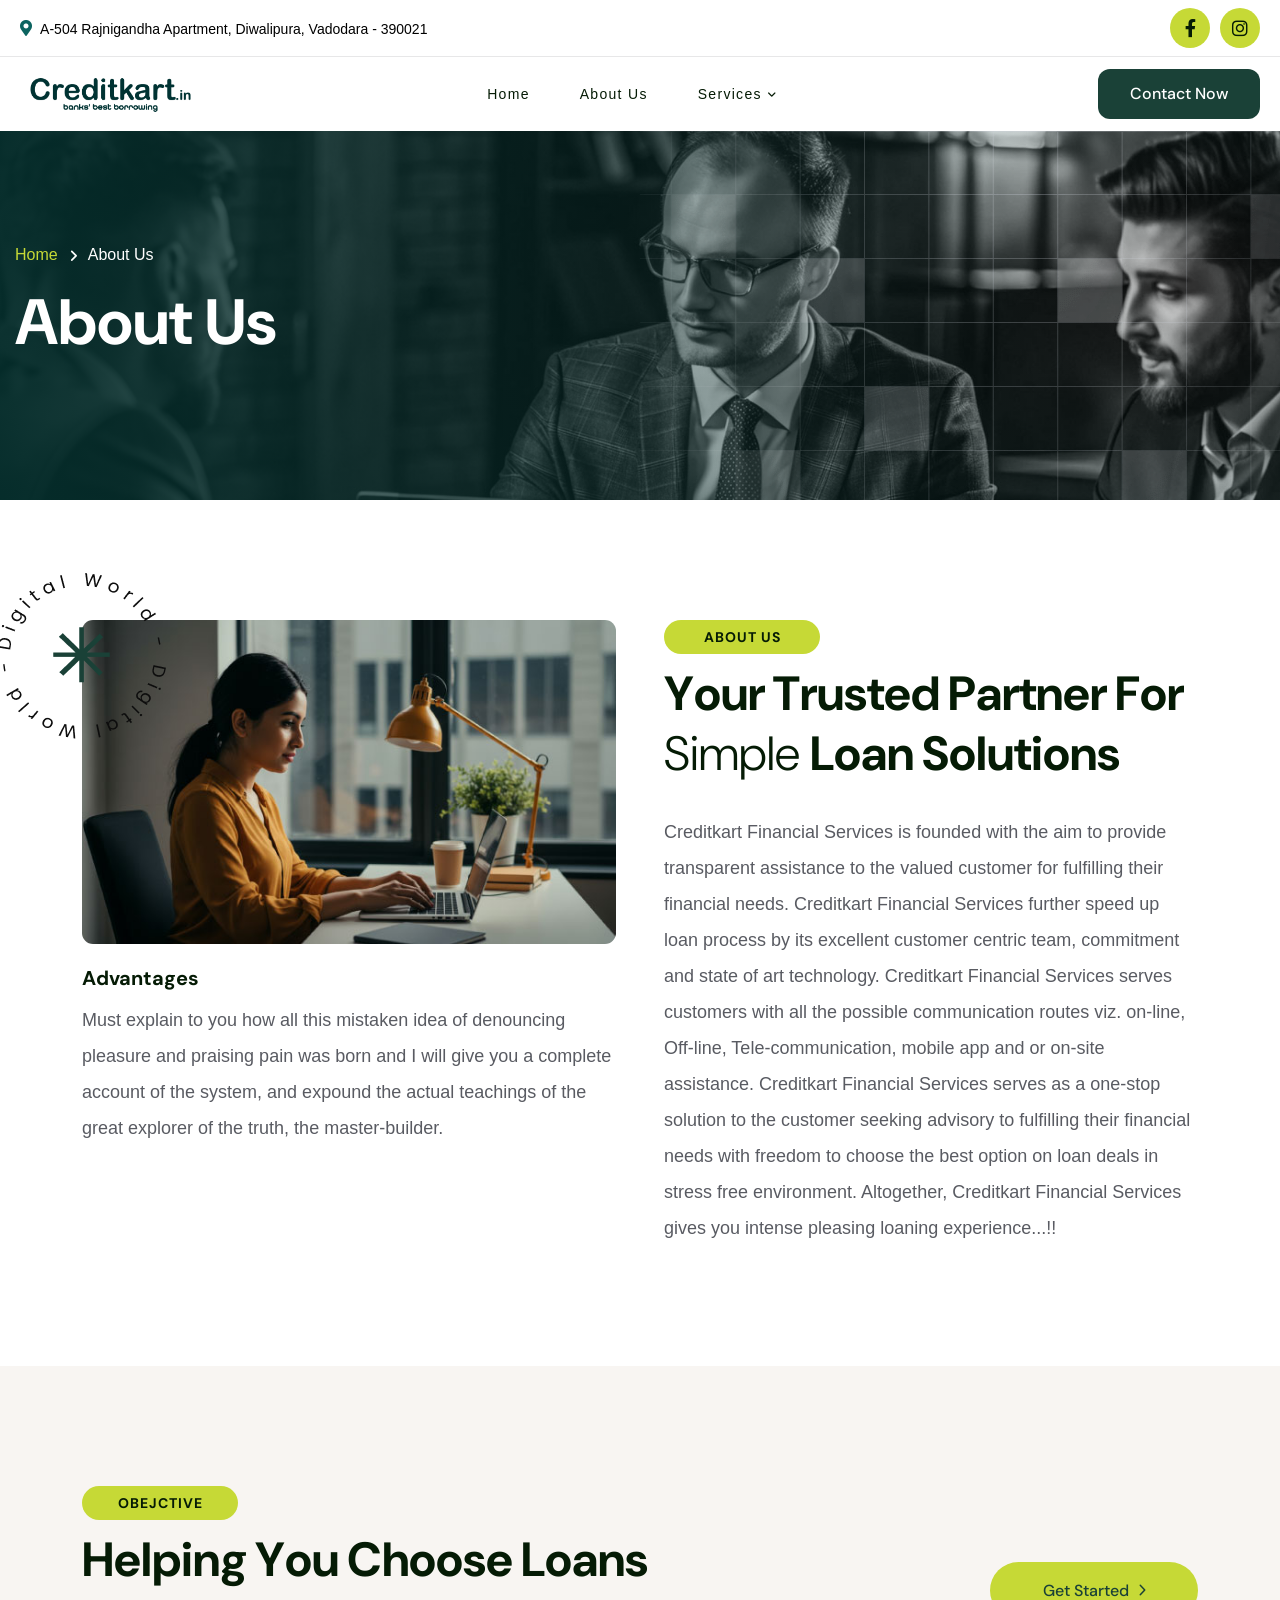
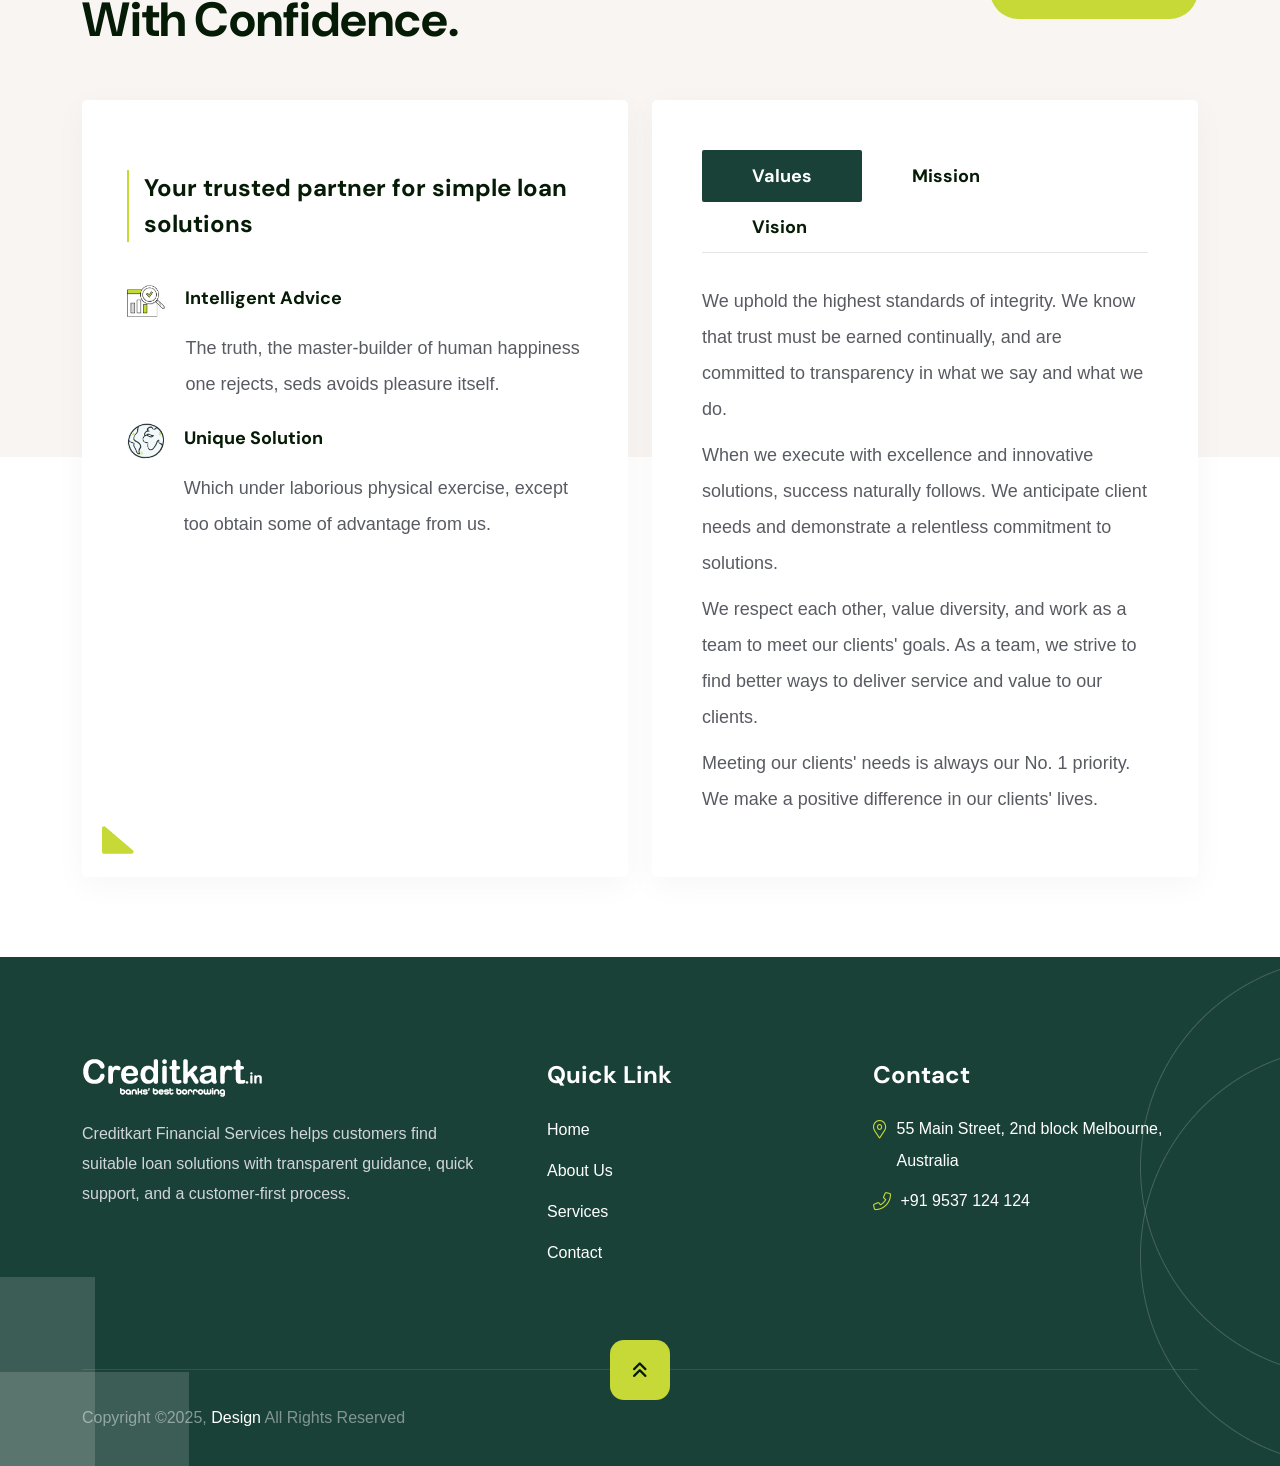
==== page-about.html @ 5dea6be1 "first commit" ====
<!DOCTYPE html>
<html lang="en">


<!-- Mirrored from html.kodesolution.com/2025/consultez-html-v2/page-about.html by HTTrack Website Copier/3.x [XR&CO'2014], Tue, 05 Aug 2025 08:43:23 GMT -->
<head>
  <meta charset="utf-8">
  <title>Consultez - Business Consulting HTML Template | About Page</title>
  <!-- Stylesheets -->
  <link href="css/bootstrap.min.css" rel="stylesheet">
  <link href="css/flatpickr.min.css" rel="stylesheet">
  <link href="css/style.css" rel="stylesheet">
  <link rel="stylesheet" type="text/css" href="css/slick-theme.css">
  <link rel="stylesheet" type="text/css" href="css/slick.css">

  <link rel="shortcut icon" href="images/favicon.png" type="image/x-icon">
  <link rel="icon" href="images/favicon.png" type="image/x-icon">
  <!-- Responsive -->
  <meta http-equiv="X-UA-Compatible" content="IE=edge">
  <meta name="viewport" content="width=device-width, initial-scale=1.0">
</head>

<body>
  <div class="page-wrapper">

    <!-- Preloader -->
    <div class="preloader"></div>

      <!-- Main Header-->
      <header class="main-header header-style-one">
        <!-- Header Top -->
        <div class="header-top">
          <div class="auto-container">
  
            <div class="top-left">
              <!-- Info List -->
              <ul class="info-list">
                <!-- <li><i class="fa-solid fa-envelope"></i> <a href="https://html.kodesolution.com/cdn-cgi/l/email-protection#751b1010111d10190535161a1805141b0c5b161a18"><span class="__cf_email__" data-cfemail="acc2c9c9c8c4c9c0dceccfc3c1dccdc2d582cfc3c1">[email&#160;protected]</span></a>
                </li> -->
                <li><i class="fa-solid fa-location-dot"></i> A-504 Rajnigandha Apartment, Diwalipura, Vadodara - 390021</li>
              </ul>
            </div>
  
            <div class="top-right">
              <!-- <ul class="useful-links">
                <li><a href="page-about.html">About</a></li>
                <li><a href="page-faq.html">Faqs</a></li>
                <li><a href="page-contact.html">Contact</a></li>
              </ul> -->
              <ul class="top-social-icon">
                <li><a href="#"><i class="fa-brands fa-facebook-f"></i></a></li>
                <li><a href="#"><i class="fa-brands fa-instagram"></i></a></li>
                <!-- <li><a href="#"><i class="fa-brands fa-x-twitter"></i></a></li>
                <li><a href="#"><i class="fa-brands fa-linkedin-in"></i></a></li> -->
              </ul>
            </div>
          </div>
        </div>
        <!-- Header Top -->
  
        <!-- Main box -->
        <div class="main-box">
          <div class="logo-box">
            <div class="logo"><a href="index.html"><img src="images/logo.png" alt="" title="Consultez"></a></div>
          </div>
          <!--Nav Box-->
          <div class="nav-outer">
            <nav class="nav main-menu">
              <ul class="navigation">
                <li>
                  <a href="index.html">Home</a>
                </li>
                <li><a href="page-about.html">About Us</a></li>
                <li class="dropdown"><a href="#">Services</a>
                  <ul>
                    <li><a href="page-services.html">Services</a></li>
                    <li><a href="page-service-details.html">Services Details</a></li>
                  </ul>
                </li>
                <!-- <li><a href="page-contact.html">Contact</a></li> -->
              </ul>
            </nav>
            <!-- Main Menu End-->
          </div>
          <div class="outer-box">
            <div class="info-box">
              <div class="call-info">
                <i class="fa-solid fa-phone ring__animation"></i>
                <div>
                  <h6 class="title">Phone:</h6>
                  <a href="tel:+91 9534 124 124">+91 9537 124 124</a>
                </div>
              </div>
              <a class="btn-two d-desktop" href="page-contact.html">Contact Now</a>
              <a class="btn-two d-mobile" href="page-contact.html"> <i class="icon lnr-icon-phone-handset"></i></a>
                
            </div>
            <div class="mobile-nav-toggler d-block d-lg-none"><i class="icon lnr-icon-bars"></i></div>
            <!-- Mobile Nav toggler -->
          </div>
        </div>
        <div class="auto-container">
          <!-- Mobile Menu  -->
          <div class="mobile-menu">
            <div class="menu-backdrop"></div>
            <!--Here Menu Will Come Automatically Via Javascript / Same Menu as in Header-->
            <nav class="menu-box">
              <div class="upper-box">
                <div class="nav-logo"><a href="index.html"><img src="images/logo-light.png" alt=""></a></div>
                <div class="close-btn"><i class="icon fa fa-times"></i></div>
              </div>
            <ul class="navigation clearfix d-block d-lg-none">
              <!--Keep This Empty / Menu will come through Javascript-->
            </ul>
            <div class="content-box d-none d-lg-block">
              <h4 class="title">About Us</h4>
                <p class="text">Creditkart is the go-to hub for early adopters and innovation enthusiasts, offering cutting technology widely.</p>
            </div>
              <ul class="contact-list-one">
                <li>
                  <!-- Contact Info Box -->
                  <div class="contact-info-box">
                    <i class="icon lnr-icon-phone-handset"></i>
                    <span class="title">Call Now</span>
                    <a href="tel:+9537124124">+91 9537 124 124</a>
                  </div>
                </li>
                <li>
                  <!-- Contact Info Box -->
                  <div class="contact-info-box">
                    <i class="icon fa-solid fa-location-dot"></i>
                    <span class="title">Address</span>
                    <p>A-504 Rajnigandha Apartment, Diwalipura, Vadodara - 390021</p>
                  </div>
                </li>
              </ul>
              <ul class="social-links">
                <li><a href="#"><i class="fab fa-facebook-f"></i></a></li>
                <li><a href="#"><i class="fab fa-instagram"></i></a></li>
              </ul>
            </nav>
          </div>
          <!-- End Mobile Menu -->
          <!-- Header Search -->
          <div class="search-popup">
            <span class="search-back-drop"></span>
            <button class="close-search"><span class="fa fa-times"></span></button>
            <div class="search-inner">
              <form method="post" action="https://html.kodesolution.com/2025/consultez-html-v2/index.html">
                <div class="form-group">
                  <input type="search" name="search-field" value="" placeholder="Search..." required="">
                  <button type="submit"><i class="fa fa-search"></i></button>
                </div>
              </form>
            </div>
          </div>
          <!-- End Header Search -->
  
          <!-- Sticky Header  -->
          <div class="sticky-header">
            <div class="container">
              <div class="auto-container">
                <div class="inner-container">
                  <!--Logo-->
                  <div class="logo">
                    <a href="index.html"><img src="images/logo.png" alt=""></a>
                  </div>
                  <!--Right Col-->
                  <div class="nav-outer">
                    <!-- Main Menu -->
                    <nav class="main-menu">
                      <div class="navbar-collapse show collapse clearfix">
                        <ul class="navigation clearfix">
                          <!--Keep This Empty / Menu will come through Javascript-->
                        </ul>
                      </div>
                    </nav><!-- Main Menu End-->
                    <!--Mobile Navigation Toggler-->
                    <div class="mobile-nav-toggler"><span class="icon lnr-icon-bars"></span></div>
                  </div>
                </div>
              </div>
            </div>
  
          </div><!-- End Sticky Menu -->
        </div>
      </header>
      <!--End Main Header -->
    <!-- Start main-content -->
    <section class="page-title" style="background-image: url(images/bg/page-title-bg.jpg);">
      <div class="auto-container">
        <div class="title-outer">
          <ul class="page-breadcrumb">
            <li><a href="index.html">Home</a></li>
            <li>About Us</li>
          </ul>
          <h1 class="title">About Us</h1>
        </div>
      </div>
    </section>
    <!-- end main-content -->

    <!-- About area start here -->
    <section class="about-section-three pt-120 pb-120">
      <div class="container">
        <div class="row g-5 g-xxl-0">
          <div class="col-xl-6 image-column">
            <div class="inner-column">
              <div class="shape">
                <img class="animation__rotate" src="images/about/about-three-info.png" alt="Image">
              </div>
              <figure class="image">
                <img src="images/about/about-three-image.jpg" alt="Image">
              </figure>
              <h6 class="wow fadeInUp small-title" data-wow-delay="00ms" data-wow-duration="1500ms">Advantages</h6>
              <p class="text mt-30 wow fadeInUp" data-wow-delay="200ms" data-wow-duration="1500ms">
                Must explain to you how all this mistaken idea of denouncing pleasure and praising pain was born and I will give you a complete account of the system, and expound the actual
								teachings of the great explorer of the truth, the master-builder.
              </p>
            </div>
          </div>

          <div class="col-xl-6 content-column">
            <div class="inner-column">
              <div class="sec-title">
                <h6 class="sub-title wow fadeInUp" data-wow-delay="00ms" data-wow-duration="1500ms">ABOUT US</h6>
                <h2 class="title wow splt-txt" data-splitting>Your trusted partner for <span class="font-weight-300">simple</span> loan solutions</h2>
                <p class="text mt-30 wow fadeInUp" data-wow-delay="200ms" data-wow-duration="1500ms">Creditkart Financial Services is founded with the aim to provide transparent assistance to the valued customer for fulfilling their financial needs. Creditkart Financial Services further speed up loan process by its excellent customer centric team, commitment and state of art technology. Creditkart Financial Services serves customers with all the possible communication routes viz. on-line, Off-line, Tele-communication, mobile app and or on-site assistance. Creditkart Financial Services serves as a one-stop solution to the customer seeking advisory to fulfilling their financial needs with freedom to choose the best option on loan deals in stress free environment. Altogether, Creditkart Financial Services gives you intense pleasing loaning experience...!!
                </p>
              </div>

            </div>
          </div>
        </div>
      </div>
    </section>
    <!-- About area end here -->

    <!-- objective area start here -->
    <section class="objective-section pt-120 pb-80">
      <div class="container">
        <div class="sec-title mb-50">
          <h6 class="sub-title wow fadeInUp" data-wow-delay="00ms" data-wow-duration="1500ms">Obejctive</h6>
          <div class="flex-content">
            <h2 class="title wow splt-txt" data-splitting>Helping you choose loans <br> with confidence.</h2>
            <a class="btn-one-rounded wow fadeInUp" data-wow-delay="200ms" data-wow-duration="1500ms" href="page-contact.html">Get started <i class="fa-regular fa-angle-right"></i></a>
          </div>
        </div>
        <div class="row g-4">
          <div class="col-xl-6 wow fadeInLeft" data-wow-delay="200ms" data-wow-duration="1500ms">
            <div class="objective-block">
              <h4 class="title mb-40">Your trusted partner for simple loan solutions</h4>
              <div class="outer-box">
                <div class="item">
                  <div class="icon">
                    <img src="images/icon/objective-icon1.png" alt="Icon">
                  </div>
                  <div class="cont">
                    <h5>Intelligent Advice</h5>
                    <p>The truth, the master-builder of human happiness one rejects, seds avoids pleasure itself.</p>
                  </div>
                </div>
                <div class="item">
                  <div class="icon">
                    <img src="images/icon/objective-icon2.png" alt="Icon">
                  </div>
                  <div class="cont">
                    <h5>Unique Solution</h5>
                    <p>Which under laborious physical exercise, except too obtain some of advantage from us.</p>
                  </div>
                </div>
              </div>
              <div class="triangle">
                <img src="images/shape/objective-triangle.png" alt="Image">
              </div>
            </div>
          </div>

          <div class="col-xl-6 content-column wow fadeInRight" data-wow-delay="200ms" data-wow-duration="1500ms">
            <div class="inner-column">
              <ul class="nav nav-tabs" id="myTab2" role="tablist">
                <li class="nav-item" role="presentation">
                  <button class="nav-link active" id="home-tab" data-bs-toggle="tab" data-bs-target="#home"
                    type="button" role="tab" aria-controls="home" aria-selected="true">
                    Values
                  </button>
                </li>
                <li class="nav-item" role="presentation">
                  <button class="nav-link" id="profile-tab" data-bs-toggle="tab" data-bs-target="#profile" type="button"
                    role="tab" aria-controls="profile" aria-selected="false">
                    Mission
                  </button>
                </li>
                <li class="nav-item" role="presentation">
                  <button class="nav-link" id="contact-tab" data-bs-toggle="tab" data-bs-target="#contact" type="button"
                    role="tab" aria-controls="contact" aria-selected="false">
                    Vision
                  </button>
                </li>
              </ul>

              <div class="tab-content mt-30" id="myTabContent">
                <div class="tab-pane fade show active" id="home" role="tabpanel" aria-labelledby="home-tab">
                  <div class="content">
                    <p class="text"> We uphold the highest standards of integrity. We know that trust must be earned continually, and are committed to transparency in what we say and what we do.</p>
                    <p class="text">When we execute with excellence and innovative solutions, success naturally follows. We anticipate client needs and demonstrate a relentless commitment to solutions.</p>
                    <p class="text">We respect each other, value diversity, and work as a team to meet our clients' goals. As a team, we strive to find better ways to deliver service and value to our clients.</p>
                    <p class="text"> Meeting our clients' needs is always our No. 1 priority. We make a positive difference in our clients' lives.</p>
                  </div>
                </div>

                <div class="tab-pane fade" id="profile" role="tabpanel" aria-labelledby="profile-tab">
                  <div class="content">
                    <p class="text">We strive to provide peace of mind to our valued clients by delivering reliable, timely, and value-added advice designed to give them the confidence to pursue their own passions, dreams, and talents — their Creditkart.</p>
                  </div>
                </div>

                <div class="tab-pane fade" id="contact" role="tabpanel" aria-labelledby="contact-tab">
                  <div class="content">
                    <p class="text">Creditkart Financial Services is poised to be the most respected, trusted, and innovative firm, dedicated to educating, serving, and satisfying its clients.
                    </p>
                  </div>
                </div>
              </div>

            </div>
          </div>
        </div>
      </div>
    </section>
    <!-- objective area end here -->

    <!-- Footer area start here -->
    <footer class="main-footer footer-style-three pt-100">
      <div class="container">
        <div class="widgets-section">
          <div class="row g-5 g-xl-0">
            <div class="col-lg-5 footer-column">
              <div class="footer-widget about-widget">
                <div class="logo">
                  <a href="index.html"><img src="images/logo-light.png" alt="Logo"></a>
                </div>
                <div class="widget-content">
                  <p class="text">Creditkart Financial Services helps customers find suitable loan solutions with transparent guidance, quick support, and a customer-first process.</p>
                </div>
              </div>
            </div>
            <div class="col-lg-7">
              <div class="row g-4 g-xl-0">
                <div class="col-xl-6 footer-column">
                  <div class="footer-widget links-widget">
                    <h4 class="widget-title">Quick Link</h4>
                    <div class="widget-content">
                      <ul class="user-links">
                        <li><a href="index.html">Home</a></li>
                        <li><a href="page-about.html">About Us</a></li>
                        <li><a href="page-services.html">Services</a></li>
                        <li><a href="page-contact.html">Contact</a></li>
                      </ul>
                    </div>
                  </div>
                </div>
                <div class="col-xl-6 footer-column">
                  <div class="footer-widget links-widget contact-widget">
                    <h4 class="widget-title">Contact</h4>
                    <div class="widget-content">
                      <ul class="user-links">
                        <li>
                          <i class="fa-light fa-location-dot"></i>
                          <a href="#0">55 Main Street, 2nd block Melbourne, Australia</a>
                        </li>
                        <li>
                          <i class="fa-light fa-phone-flip"></i>
                          <a href="tel:+9537124124">+91 9537 124 124</a>
                        </li>
                      </ul>
                    </div>
                  </div>
                </div>
              </div>
            </div>
          </div>
        </div>
        <div class="footer-bottom">
          <p class="copyright-text">Copyright ©2025, <a href="#0">Design</a> All Rights Reserved</p>
          <button class="goTop-btn"><i class="fa-solid fa-angles-up"></i> <i class="fa-solid fa-angles-up"></i></button>
        </div>
      </div>
      <div class="sec-shape">
        <img class="animation__rotateY" src="images/shape/dual-circle420.png" alt="Image">
      </div>
      <div class="box-shape">
        <div class="box1 wow slideInUp" data-wow-delay="200ms" data-wow-duration="1500ms"></div>
        <div class="box2 wow slideInLeft" data-wow-delay="200ms" data-wow-duration="1500ms"></div>
      </div>
    </footer>
    <!-- Footer area end here -->

  </div><!-- End Page Wrapper -->
  <script data-cfasync="false" src="../../cdn-cgi/scripts/5c5dd728/cloudflare-static/email-decode.min.js"></script><script src="js/jquery.js"></script>
  <script src="js/popper.min.js"></script>
  <script src="js/bootstrap.min.js"></script>
  <script src="js/slick.min.js"></script>
  <script src="js/slick-animation.min.js"></script>
  <script src="js/jquery.fancybox.js"></script>
  <script src="js/wow.js"></script>
  <script src="js/appear.js"></script>
  <script src="js/mixitup.js"></script>
  <script src="js/flatpickr.js"></script>
  <script src="js/swiper.min.js"></script>
  <script src="js/gsap.min.js"></script>
  <script src="js/ScrollTrigger.min.js"></script>
  <script src="js/SplitText.min.js"></script>
  <script src="js/nice-select.min.js"></script>
  <script src="js/knob.js"></script>
  <script src="js/parallax.js"></script>
  <script src="js/vanilla-tilt.js"></script>
  <script src="js/splitting.js"></script>
  <script src="js/splitType.js"></script>
  <script src="js/script-gsap.js"></script>
  <script src="js/script.js"></script>
</body>


<!-- Mirrored from html.kodesolution.com/2025/consultez-html-v2/page-about.html by HTTrack Website Copier/3.x [XR&CO'2014], Tue, 05 Aug 2025 08:43:29 GMT -->
</html>
---- css/flatpickr.min.css ----
.flatpickr-calendar{background:transparent;opacity:0;display:none;text-align:center;visibility:hidden;padding:0;-webkit-animation:none;animation:none;direction:ltr;border:0;font-size:14px;line-height:24px;border-radius:5px;position:absolute;width:307.875px;-webkit-box-sizing:border-box;box-sizing:border-box;-ms-touch-action:manipulation;touch-action:manipulation;background:#fff;-webkit-box-shadow:1px 0 0 #e6e6e6,-1px 0 0 #e6e6e6,0 1px 0 #e6e6e6,0 -1px 0 #e6e6e6,0 3px 13px rgba(0,0,0,0.08);box-shadow:1px 0 0 #e6e6e6,-1px 0 0 #e6e6e6,0 1px 0 #e6e6e6,0 -1px 0 #e6e6e6,0 3px 13px rgba(0,0,0,0.08);}.flatpickr-calendar.open,.flatpickr-calendar.inline{opacity:1;max-height:640px;visibility:visible}.flatpickr-calendar.open{display:inline-block;z-index:99999}.flatpickr-calendar.animate.open{-webkit-animation:fpFadeInDown 300ms cubic-bezier(.23,1,.32,1);animation:fpFadeInDown 300ms cubic-bezier(.23,1,.32,1)}.flatpickr-calendar.inline{display:block;position:relative;top:2px}.flatpickr-calendar.static{position:absolute;top:calc(100% + 2px);}.flatpickr-calendar.static.open{z-index:999;display:block}.flatpickr-calendar.multiMonth .flatpickr-days .dayContainer:nth-child(n+1) .flatpickr-day.inRange:nth-child(7n+7){-webkit-box-shadow:none !important;box-shadow:none !important}.flatpickr-calendar.multiMonth .flatpickr-days .dayContainer:nth-child(n+2) .flatpickr-day.inRange:nth-child(7n+1){-webkit-box-shadow:-2px 0 0 #e6e6e6,5px 0 0 #e6e6e6;box-shadow:-2px 0 0 #e6e6e6,5px 0 0 #e6e6e6}.flatpickr-calendar .hasWeeks .dayContainer,.flatpickr-calendar .hasTime .dayContainer{border-bottom:0;border-bottom-right-radius:0;border-bottom-left-radius:0}.flatpickr-calendar .hasWeeks .dayContainer{border-left:0}.flatpickr-calendar.showTimeInput.hasTime .flatpickr-time{height:40px;border-top:1px solid #e6e6e6}.flatpickr-calendar.noCalendar.hasTime .flatpickr-time{height:auto}.flatpickr-calendar:before,.flatpickr-calendar:after{position:absolute;display:block;pointer-events:none;border:solid transparent;content:'';height:0;width:0;left:22px}.flatpickr-calendar.rightMost:before,.flatpickr-calendar.rightMost:after{left:auto;right:22px}.flatpickr-calendar:before{border-width:5px;margin:0 -5px}.flatpickr-calendar:after{border-width:4px;margin:0 -4px}.flatpickr-calendar.arrowTop:before,.flatpickr-calendar.arrowTop:after{bottom:100%}.flatpickr-calendar.arrowTop:before{border-bottom-color:#e6e6e6}.flatpickr-calendar.arrowTop:after{border-bottom-color:#fff}.flatpickr-calendar.arrowBottom:before,.flatpickr-calendar.arrowBottom:after{top:100%}.flatpickr-calendar.arrowBottom:before{border-top-color:#e6e6e6}.flatpickr-calendar.arrowBottom:after{border-top-color:#fff}.flatpickr-calendar:focus{outline:0}.flatpickr-wrapper{position:relative;display:inline-block}.flatpickr-months{display:-webkit-box;display:-webkit-flex;display:-ms-flexbox;display:flex;}.flatpickr-months .flatpickr-month{background:transparent;color:rgba(0,0,0,0.9);fill:rgba(0,0,0,0.9);height:40px;line-height:1;text-align:center;position:relative;-webkit-user-select:none;-moz-user-select:none;-ms-user-select:none;user-select:none;overflow:hidden;-webkit-box-flex:1;-webkit-flex:1;-ms-flex:1;flex:1}.flatpickr-months .flatpickr-prev-month,.flatpickr-months .flatpickr-next-month{text-decoration:none;cursor:pointer;position:absolute;top:0;line-height:16px;height:28px;padding:10px;z-index:3;color:rgba(0,0,0,0.9);fill:rgba(0,0,0,0.9);}.flatpickr-months .flatpickr-prev-month.disabled,.flatpickr-months .flatpickr-next-month.disabled{display:none}.flatpickr-months .flatpickr-prev-month i,.flatpickr-months .flatpickr-next-month i{position:relative}.flatpickr-months .flatpickr-prev-month.flatpickr-prev-month,.flatpickr-months .flatpickr-next-month.flatpickr-prev-month{/*
      /*rtl:begin:ignore*/left:0;/*
      /*rtl:end:ignore*/}/*
      /*rtl:begin:ignore*/
/*
      /*rtl:end:ignore*/
.flatpickr-months .flatpickr-prev-month.flatpickr-next-month,.flatpickr-months .flatpickr-next-month.flatpickr-next-month{/*
      /*rtl:begin:ignore*/right:0;/*
      /*rtl:end:ignore*/}/*
      /*rtl:begin:ignore*/
/*
      /*rtl:end:ignore*/
.flatpickr-months .flatpickr-prev-month:hover,.flatpickr-months .flatpickr-next-month:hover{color:#959ea9;}.flatpickr-months .flatpickr-prev-month:hover svg,.flatpickr-months .flatpickr-next-month:hover svg{fill:#f64747}.flatpickr-months .flatpickr-prev-month svg,.flatpickr-months .flatpickr-next-month svg{width:14px;height:14px;}.flatpickr-months .flatpickr-prev-month svg path,.flatpickr-months .flatpickr-next-month svg path{-webkit-transition:fill .1s;transition:fill .1s;fill:inherit}.numInputWrapper{position:relative;height:auto;}.numInputWrapper input,.numInputWrapper span{display:inline-block}.numInputWrapper input{width:100%;}.numInputWrapper input::-ms-clear{display:none}.numInputWrapper span{position:absolute;right:0;width:14px;padding:0 4px 0 2px;height:50%;line-height:50%;opacity:0;cursor:pointer;border:1px solid rgba(57,57,57,0.15);-webkit-box-sizing:border-box;box-sizing:border-box;}.numInputWrapper span:hover{background:rgba(0,0,0,0.1)}.numInputWrapper span:active{background:rgba(0,0,0,0.2)}.numInputWrapper span:after{display:block;content:"";position:absolute}.numInputWrapper span.arrowUp{top:0;border-bottom:0;}.numInputWrapper span.arrowUp:after{border-left:4px solid transparent;border-right:4px solid transparent;border-bottom:4px solid rgba(57,57,57,0.6);top:26%}.numInputWrapper span.arrowDown{top:38%;}.numInputWrapper span.arrowDown:after{border-left:4px solid transparent;border-right:4px solid transparent;border-top:4px solid rgba(57,57,57,0.6);top:40%}.numInputWrapper span svg{width:inherit;height:auto;}.numInputWrapper span svg path{fill:rgba(0,0,0,0.5)}.numInputWrapper:hover{background:rgba(0,0,0,0.05);}.numInputWrapper:hover span{opacity:1}.flatpickr-current-month{font-size:135%;line-height:inherit;font-weight:300;color:inherit;position:absolute;width:75%;left:12.5%;padding:6.16px 0 0 0;line-height:1;height:28px;display:inline-block;text-align:center;-webkit-transform:translate3d(0,0,0);transform:translate3d(0,0,0);}.flatpickr-current-month span.cur-month{font-family:inherit;font-weight:700;color:inherit;display:inline-block;margin-left:.5ch;padding:0;}.flatpickr-current-month span.cur-month:hover{background:rgba(0,0,0,0.05)}.flatpickr-current-month .numInputWrapper{width:6ch;width:7ch\0;display:inline-block;}.flatpickr-current-month .numInputWrapper span.arrowUp:after{border-bottom-color:rgba(0,0,0,0.9)}.flatpickr-current-month .numInputWrapper span.arrowDown:after{border-top-color:rgba(0,0,0,0.9)}.flatpickr-current-month input.cur-year{background:transparent;-webkit-box-sizing:border-box;box-sizing:border-box;color:inherit;cursor:text;padding:0 0 0 .5ch;margin:0;display:inline-block;font-size:inherit;font-family:inherit;font-weight:300;line-height:inherit;height:auto;border:0;border-radius:0;vertical-align:initial;}.flatpickr-current-month input.cur-year:focus{outline:0}.flatpickr-current-month input.cur-year[disabled],.flatpickr-current-month input.cur-year[disabled]:hover{font-size:100%;color:rgba(0,0,0,0.5);background:transparent;pointer-events:none}.flatpickr-weekdays{background:transparent;text-align:center;overflow:hidden;width:100%;display:-webkit-box;display:-webkit-flex;display:-ms-flexbox;display:flex;-webkit-box-align:center;-webkit-align-items:center;-ms-flex-align:center;align-items:center;height:28px;}.flatpickr-weekdays .flatpickr-weekdaycontainer{display:-webkit-box;display:-webkit-flex;display:-ms-flexbox;display:flex;-webkit-box-flex:1;-webkit-flex:1;-ms-flex:1;flex:1}span.flatpickr-weekday{cursor:default;font-size:90%;background:transparent;color:rgba(0,0,0,0.54);line-height:1;margin:0;text-align:center;display:block;-webkit-box-flex:1;-webkit-flex:1;-ms-flex:1;flex:1;font-weight:bolder}.dayContainer,.flatpickr-weeks{padding:1px 0 0 0}.flatpickr-days{position:relative;overflow:hidden;display:-webkit-box;display:-webkit-flex;display:-ms-flexbox;display:flex;-webkit-box-align:start;-webkit-align-items:flex-start;-ms-flex-align:start;align-items:flex-start;width:307.875px;}.flatpickr-days:focus{outline:0}.dayContainer{padding:0;outline:0;text-align:left;width:307.875px;min-width:307.875px;max-width:307.875px;-webkit-box-sizing:border-box;box-sizing:border-box;display:inline-block;display:-ms-flexbox;display:-webkit-box;display:-webkit-flex;display:flex;-webkit-flex-wrap:wrap;flex-wrap:wrap;-ms-flex-wrap:wrap;-ms-flex-pack:justify;-webkit-justify-content:space-around;justify-content:space-around;-webkit-transform:translate3d(0,0,0);transform:translate3d(0,0,0);opacity:1;}.dayContainer + .dayContainer{-webkit-box-shadow:-1px 0 0 #e6e6e6;box-shadow:-1px 0 0 #e6e6e6}.flatpickr-day{background:none;border:1px solid transparent;border-radius:150px;-webkit-box-sizing:border-box;box-sizing:border-box;color:#393939;cursor:pointer;font-weight:400;width:14.2857143%;-webkit-flex-basis:14.2857143%;-ms-flex-preferred-size:14.2857143%;flex-basis:14.2857143%;max-width:39px;height:39px;line-height:39px;margin:0;display:inline-block;position:relative;-webkit-box-pack:center;-webkit-justify-content:center;-ms-flex-pack:center;justify-content:center;text-align:center;}.flatpickr-day.inRange,.flatpickr-day.prevMonthDay.inRange,.flatpickr-day.nextMonthDay.inRange,.flatpickr-day.today.inRange,.flatpickr-day.prevMonthDay.today.inRange,.flatpickr-day.nextMonthDay.today.inRange,.flatpickr-day:hover,.flatpickr-day.prevMonthDay:hover,.flatpickr-day.nextMonthDay:hover,.flatpickr-day:focus,.flatpickr-day.prevMonthDay:focus,.flatpickr-day.nextMonthDay:focus{cursor:pointer;outline:0;background:#e6e6e6;border-color:#e6e6e6}.flatpickr-day.today{border-color:#959ea9;}.flatpickr-day.today:hover,.flatpickr-day.today:focus{border-color:#959ea9;background:#959ea9;color:#fff}.flatpickr-day.selected,.flatpickr-day.startRange,.flatpickr-day.endRange,.flatpickr-day.selected.inRange,.flatpickr-day.startRange.inRange,.flatpickr-day.endRange.inRange,.flatpickr-day.selected:focus,.flatpickr-day.startRange:focus,.flatpickr-day.endRange:focus,.flatpickr-day.selected:hover,.flatpickr-day.startRange:hover,.flatpickr-day.endRange:hover,.flatpickr-day.selected.prevMonthDay,.flatpickr-day.startRange.prevMonthDay,.flatpickr-day.endRange.prevMonthDay,.flatpickr-day.selected.nextMonthDay,.flatpickr-day.startRange.nextMonthDay,.flatpickr-day.endRange.nextMonthDay{background:#569ff7;-webkit-box-shadow:none;box-shadow:none;color:#fff;border-color:#569ff7}.flatpickr-day.selected.startRange,.flatpickr-day.startRange.startRange,.flatpickr-day.endRange.startRange{border-radius:50px 0 0 50px}.flatpickr-day.selected.endRange,.flatpickr-day.startRange.endRange,.flatpickr-day.endRange.endRange{border-radius:0 50px 50px 0}.flatpickr-day.selected.startRange + .endRange:not(:nth-child(7n+1)),.flatpickr-day.startRange.startRange + .endRange:not(:nth-child(7n+1)),.flatpickr-day.endRange.startRange + .endRange:not(:nth-child(7n+1)){-webkit-box-shadow:-10px 0 0 #569ff7;box-shadow:-10px 0 0 #569ff7}.flatpickr-day.selected.startRange.endRange,.flatpickr-day.startRange.startRange.endRange,.flatpickr-day.endRange.startRange.endRange{border-radius:50px}.flatpickr-day.inRange{border-radius:0;-webkit-box-shadow:-5px 0 0 #e6e6e6,5px 0 0 #e6e6e6;box-shadow:-5px 0 0 #e6e6e6,5px 0 0 #e6e6e6}.flatpickr-day.disabled,.flatpickr-day.disabled:hover,.flatpickr-day.prevMonthDay,.flatpickr-day.nextMonthDay,.flatpickr-day.notAllowed,.flatpickr-day.notAllowed.prevMonthDay,.flatpickr-day.notAllowed.nextMonthDay{color:rgba(57,57,57,0.3);background:transparent;border-color:transparent;cursor:default}.flatpickr-day.disabled,.flatpickr-day.disabled:hover{cursor:not-allowed;color:rgba(57,57,57,0.1)}.flatpickr-day.week.selected{border-radius:0;-webkit-box-shadow:-5px 0 0 #569ff7,5px 0 0 #569ff7;box-shadow:-5px 0 0 #569ff7,5px 0 0 #569ff7}.flatpickr-day.hidden{visibility:hidden}.rangeMode .flatpickr-day{margin-top:1px}.flatpickr-weekwrapper{display:inline-block;float:left;}.flatpickr-weekwrapper .flatpickr-weeks{padding:0 12px;-webkit-box-shadow:1px 0 0 #e6e6e6;box-shadow:1px 0 0 #e6e6e6}.flatpickr-weekwrapper .flatpickr-weekday{float:none;width:100%;line-height:28px}.flatpickr-weekwrapper span.flatpickr-day,.flatpickr-weekwrapper span.flatpickr-day:hover{display:block;width:100%;max-width:none;color:rgba(57,57,57,0.3);background:transparent;cursor:default;border:none}.flatpickr-innerContainer{display:block;display:-webkit-box;display:-webkit-flex;display:-ms-flexbox;display:flex;-webkit-box-sizing:border-box;box-sizing:border-box;overflow:hidden;}.flatpickr-rContainer{display:inline-block;padding:0;-webkit-box-sizing:border-box;box-sizing:border-box}.flatpickr-time{text-align:center;outline:0;display:block;height:0;line-height:40px;max-height:40px;-webkit-box-sizing:border-box;box-sizing:border-box;overflow:hidden;display:-webkit-box;display:-webkit-flex;display:-ms-flexbox;display:flex;}.flatpickr-time:after{content:"";display:table;clear:both}.flatpickr-time .numInputWrapper{-webkit-box-flex:1;-webkit-flex:1;-ms-flex:1;flex:1;width:40%;height:40px;float:left;}.flatpickr-time .numInputWrapper span.arrowUp:after{border-bottom-color:#393939}.flatpickr-time .numInputWrapper span.arrowDown:after{border-top-color:#393939}.flatpickr-time.hasSeconds .numInputWrapper{width:26%}.flatpickr-time.time24hr .numInputWrapper{width:49%}.flatpickr-time input{background:transparent;-webkit-box-shadow:none;box-shadow:none;border:0;border-radius:0;text-align:center;margin:0;padding:0;height:inherit;line-height:inherit;color:#393939;font-size:14px;position:relative;-webkit-box-sizing:border-box;box-sizing:border-box;}.flatpickr-time input.flatpickr-hour{font-weight:bold}.flatpickr-time input.flatpickr-minute,.flatpickr-time input.flatpickr-second{font-weight:400}.flatpickr-time input:focus{outline:0;border:0}.flatpickr-time .flatpickr-time-separator,.flatpickr-time .flatpickr-am-pm{height:inherit;display:inline-block;float:left;line-height:inherit;color:#393939;font-weight:bold;width:2%;-webkit-user-select:none;-moz-user-select:none;-ms-user-select:none;user-select:none;-webkit-align-self:center;-ms-flex-item-align:center;align-self:center}.flatpickr-time .flatpickr-am-pm{outline:0;width:18%;cursor:pointer;text-align:center;font-weight:400}.flatpickr-time input:hover,.flatpickr-time .flatpickr-am-pm:hover,.flatpickr-time input:focus,.flatpickr-time .flatpickr-am-pm:focus{background:#f3f3f3}.flatpickr-input[readonly]{cursor:pointer}@-webkit-keyframes fpFadeInDown{from{opacity:0;-webkit-transform:translate3d(0,-20px,0);transform:translate3d(0,-20px,0)}to{opacity:1;-webkit-transform:translate3d(0,0,0);transform:translate3d(0,0,0)}}@keyframes fpFadeInDown{from{opacity:0;-webkit-transform:translate3d(0,-20px,0);transform:translate3d(0,-20px,0)}to{opacity:1;-webkit-transform:translate3d(0,0,0);transform:translate3d(0,0,0)}}
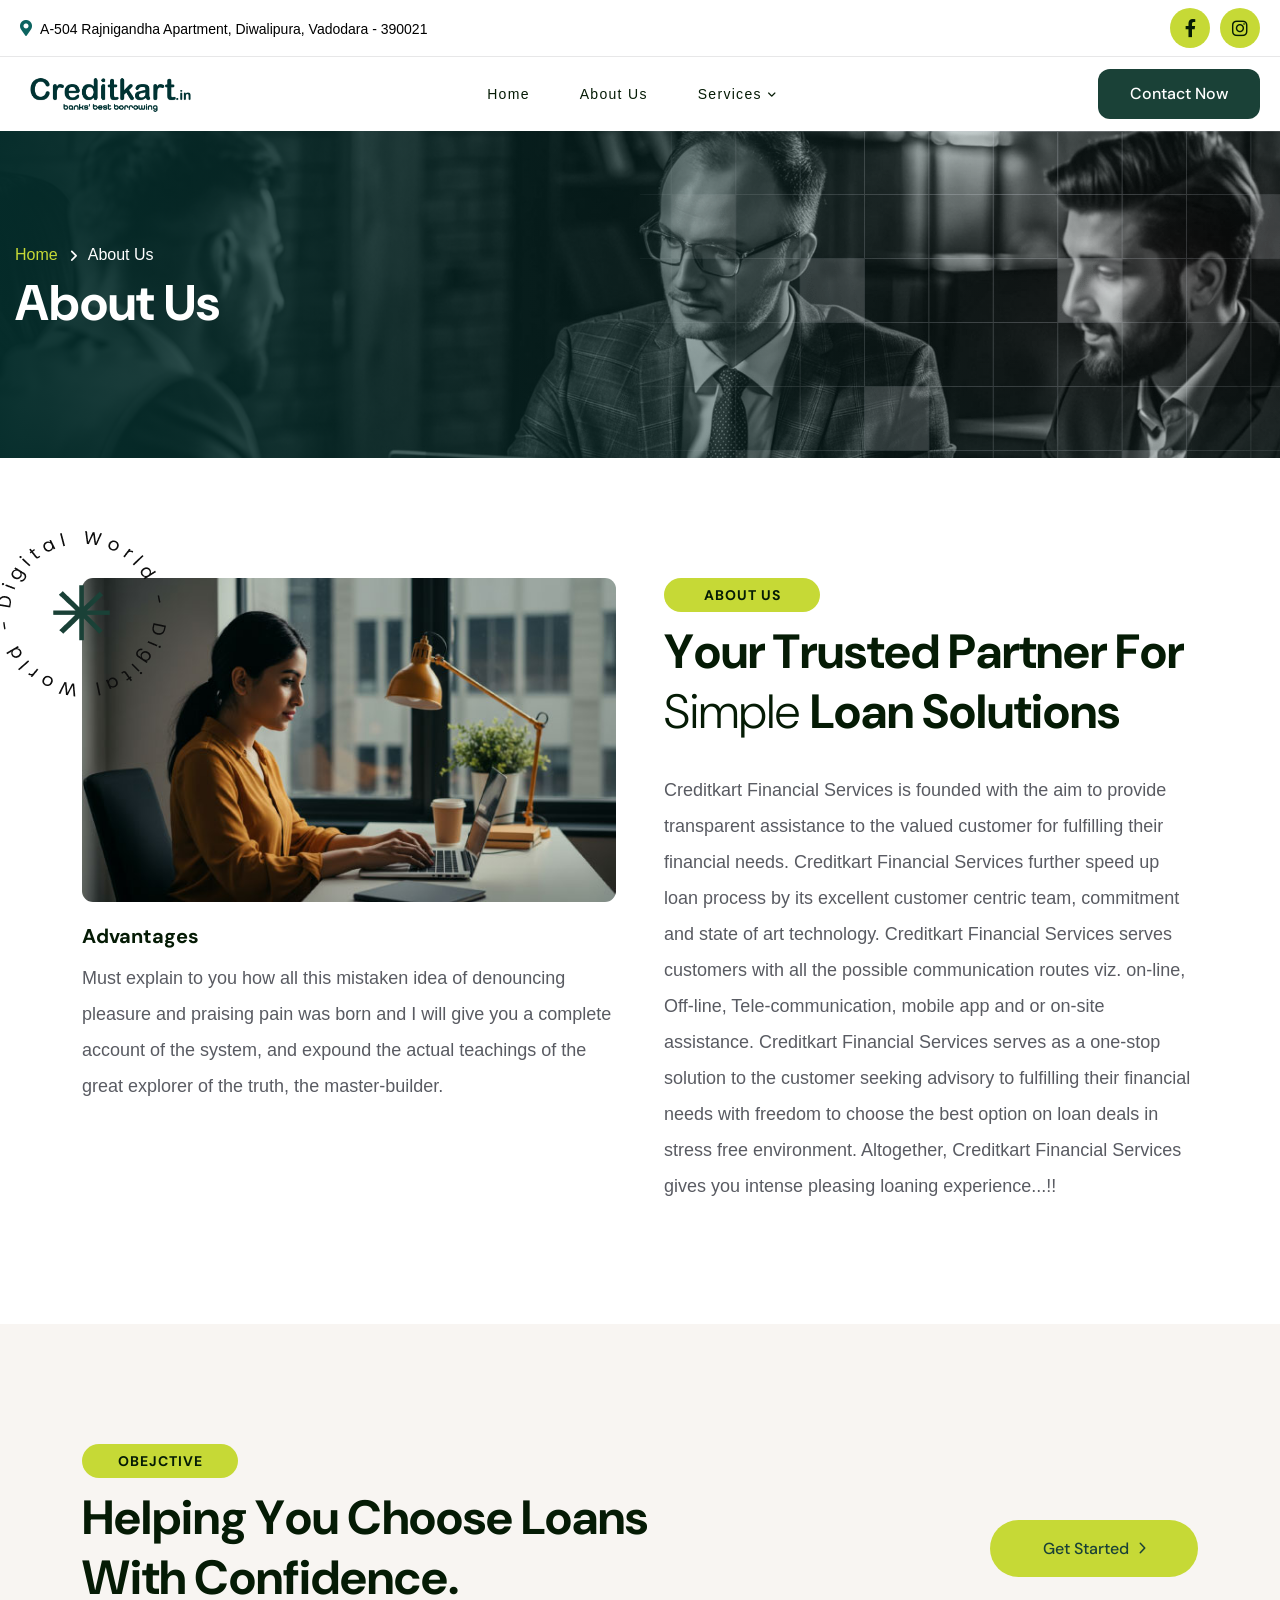
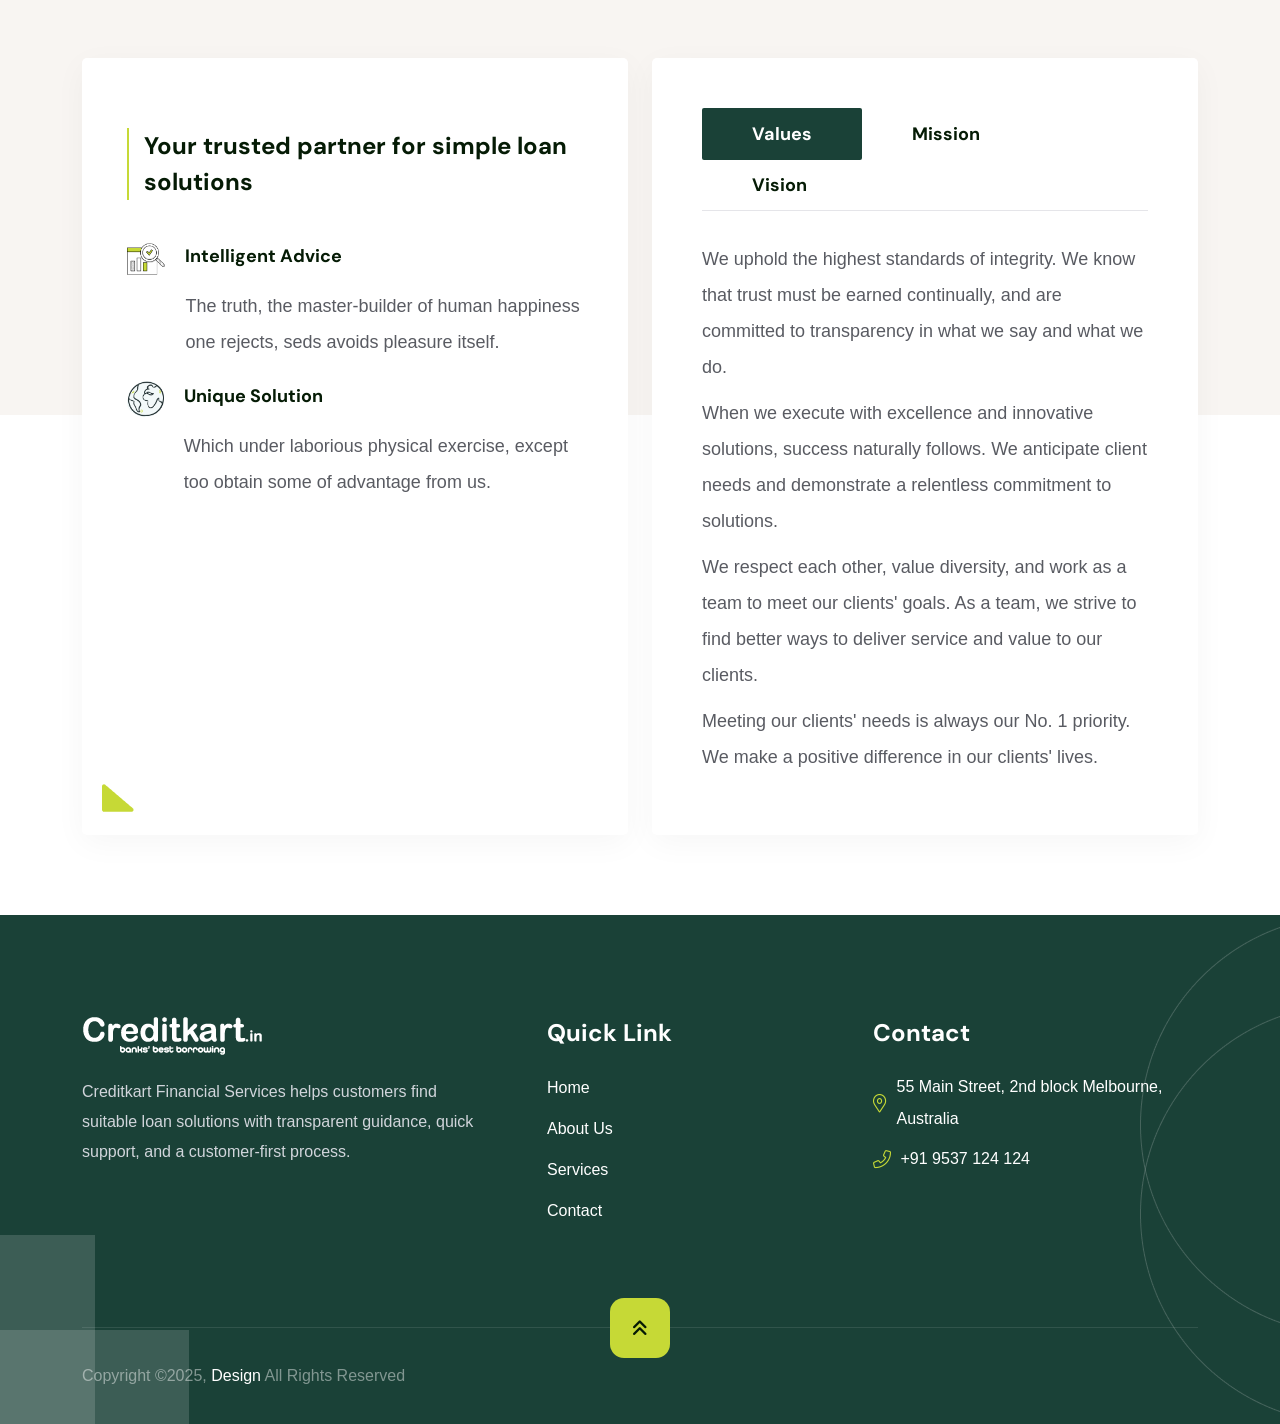
==== commit 3410aa9d: "- Home Page responsive is done - About Us Page responsive is done" ====
--- a/page-about.html
+++ b/page-about.html
@@ -26,166 +26,160 @@
     <!-- Preloader -->
     <div class="preloader"></div>
 
-      <!-- Main Header-->
-      <header class="main-header header-style-one">
-        <!-- Header Top -->
-        <div class="header-top">
-          <div class="auto-container">
-  
-            <div class="top-left">
-              <!-- Info List -->
-              <ul class="info-list">
-                <!-- <li><i class="fa-solid fa-envelope"></i> <a href="https://html.kodesolution.com/cdn-cgi/l/email-protection#751b1010111d10190535161a1805141b0c5b161a18"><span class="__cf_email__" data-cfemail="acc2c9c9c8c4c9c0dceccfc3c1dccdc2d582cfc3c1">[email&#160;protected]</span></a>
-                </li> -->
-                <li><i class="fa-solid fa-location-dot"></i> A-504 Rajnigandha Apartment, Diwalipura, Vadodara - 390021</li>
-              </ul>
-            </div>
-  
-            <div class="top-right">
-              <!-- <ul class="useful-links">
-                <li><a href="page-about.html">About</a></li>
-                <li><a href="page-faq.html">Faqs</a></li>
-                <li><a href="page-contact.html">Contact</a></li>
-              </ul> -->
-              <ul class="top-social-icon">
-                <li><a href="#"><i class="fa-brands fa-facebook-f"></i></a></li>
-                <li><a href="#"><i class="fa-brands fa-instagram"></i></a></li>
-                <!-- <li><a href="#"><i class="fa-brands fa-x-twitter"></i></a></li>
-                <li><a href="#"><i class="fa-brands fa-linkedin-in"></i></a></li> -->
-              </ul>
-            </div>
-          </div>
-        </div>
-        <!-- Header Top -->
-  
-        <!-- Main box -->
-        <div class="main-box">
-          <div class="logo-box">
-            <div class="logo"><a href="index.html"><img src="images/logo.png" alt="" title="Consultez"></a></div>
-          </div>
-          <!--Nav Box-->
-          <div class="nav-outer">
-            <nav class="nav main-menu">
-              <ul class="navigation">
-                <li>
-                  <a href="index.html">Home</a>
-                </li>
-                <li><a href="page-about.html">About Us</a></li>
-                <li class="dropdown"><a href="#">Services</a>
-                  <ul>
-                    <li><a href="page-services.html">Services</a></li>
-                    <li><a href="page-service-details.html">Services Details</a></li>
-                  </ul>
-                </li>
-                <!-- <li><a href="page-contact.html">Contact</a></li> -->
-              </ul>
-            </nav>
-            <!-- Main Menu End-->
-          </div>
-          <div class="outer-box">
-            <div class="info-box">
-              <div class="call-info">
-                <i class="fa-solid fa-phone ring__animation"></i>
-                <div>
-                  <h6 class="title">Phone:</h6>
-                  <a href="tel:+91 9534 124 124">+91 9537 124 124</a>
-                </div>
-              </div>
-              <a class="btn-two d-desktop" href="page-contact.html">Contact Now</a>
-              <a class="btn-two d-mobile" href="page-contact.html"> <i class="icon lnr-icon-phone-handset"></i></a>
-                
-            </div>
-            <div class="mobile-nav-toggler d-block d-lg-none"><i class="icon lnr-icon-bars"></i></div>
-            <!-- Mobile Nav toggler -->
-          </div>
-        </div>
+    <!-- Main Header-->
+    <header class="main-header header-style-one">
+      <!-- Header Top -->
+      <div class="header-top">
         <div class="auto-container">
-          <!-- Mobile Menu  -->
-          <div class="mobile-menu">
-            <div class="menu-backdrop"></div>
-            <!--Here Menu Will Come Automatically Via Javascript / Same Menu as in Header-->
-            <nav class="menu-box">
-              <div class="upper-box">
-                <div class="nav-logo"><a href="index.html"><img src="images/logo-light.png" alt=""></a></div>
-                <div class="close-btn"><i class="icon fa fa-times"></i></div>
-              </div>
+          <div class="top-left">
+            <ul class="info-list">
+              <li><i class="fa-solid fa-location-dot"></i> A-504 Rajnigandha Apartment, Diwalipura, Vadodara - 390021</li>
+            </ul>
+          </div>
+
+          <div class="top-right">
+            <ul class="top-social-icon">
+              <li><a href="#"><i class="fa-brands fa-facebook-f"></i></a></li>
+              <li><a href="#"><i class="fa-brands fa-instagram"></i></a></li>
+            </ul>
+          </div>
+        </div>
+      </div>
+      <!-- Header Top -->
+
+      <!-- Main box -->
+      <div class="main-box">
+        <div class="logo-box">
+          <div class="logo"><a href="index.html"><img src="images/logo.png" alt="" title="Consultez"></a></div>
+        </div>
+        <!--Nav Box-->
+        <div class="nav-outer">
+          <nav class="nav main-menu">
+            <ul class="navigation">
+              <li>
+                <a href="index.html">Home</a>
+              </li>
+              <li><a href="page-about.html">About Us</a></li>
+              <li class="dropdown"><a href="#">Services</a>
+                <ul>
+                  <li><a href="page-services.html?do=getServiceData&productId=1">Home Loan</a></li>
+                  <li><a href="page-services.html?do=getServiceData&productId=2">Mortgage Loan</a></li>
+                  <li><a href="page-services.html?do=getServiceData&productId=3">Personal Loan</a></li>
+                  <li><a href="page-services.html?do=getServiceData&productId=4">Business Loan</a></li>
+                  <li><a href="page-services.html?do=getServiceData&productId=5">Gold Loan</a></li>
+                  <li><a href="page-services.html?do=getServiceData&productId=6">Project Loan</a></li>
+                  <li><a href="page-services.html?do=getServiceData&productId=7">Gold Loan</a></li>
+                </ul>
+              </li>
+              <!-- <li><a href="page-contact.html">Contact</a></li> -->
+            </ul>
+          </nav>
+          <!-- Main Menu End-->
+        </div>
+        <div class="outer-box">
+          <div class="info-box">
+            <div class="call-info">
+              <i class="fa-solid fa-phone ring__animation"></i>
+              <div>
+                <h6 class="title">Phone:</h6>
+                <a href="tel:+91 9534 124 124">+91 9537 124 124</a>
+              </div>
+            </div>
+            <a class="btn-two d-desktop" href="page-contact.html">Contact Now</a>
+            <a class="btn-two d-mobile" href="page-contact.html"> <i class="icon lnr-icon-phone-handset"></i></a>
+
+          </div>
+          <div class="mobile-nav-toggler d-block d-lg-none"><i class="icon lnr-icon-bars"></i></div>
+          <!-- Mobile Nav toggler -->
+        </div>
+      </div>
+      <div class="auto-container">
+        <!-- Mobile Menu  -->
+        <div class="mobile-menu">
+          <div class="menu-backdrop"></div>
+          <!--Here Menu Will Come Automatically Via Javascript / Same Menu as in Header-->
+          <nav class="menu-box">
+            <div class="upper-box">
+              <div class="nav-logo"><a href="index.html"><img src="images/logo-light.png" alt=""></a></div>
+              <div class="close-btn"><i class="icon fa fa-times"></i></div>
+            </div>
             <ul class="navigation clearfix d-block d-lg-none">
               <!--Keep This Empty / Menu will come through Javascript-->
             </ul>
             <div class="content-box d-none d-lg-block">
               <h4 class="title">About Us</h4>
-                <p class="text">Creditkart is the go-to hub for early adopters and innovation enthusiasts, offering cutting technology widely.</p>
-            </div>
-              <ul class="contact-list-one">
-                <li>
-                  <!-- Contact Info Box -->
-                  <div class="contact-info-box">
-                    <i class="icon lnr-icon-phone-handset"></i>
-                    <span class="title">Call Now</span>
-                    <a href="tel:+9537124124">+91 9537 124 124</a>
-                  </div>
-                </li>
-                <li>
-                  <!-- Contact Info Box -->
-                  <div class="contact-info-box">
-                    <i class="icon fa-solid fa-location-dot"></i>
-                    <span class="title">Address</span>
-                    <p>A-504 Rajnigandha Apartment, Diwalipura, Vadodara - 390021</p>
-                  </div>
-                </li>
-              </ul>
-              <ul class="social-links">
-                <li><a href="#"><i class="fab fa-facebook-f"></i></a></li>
-                <li><a href="#"><i class="fab fa-instagram"></i></a></li>
-              </ul>
-            </nav>
-          </div>
-          <!-- End Mobile Menu -->
-          <!-- Header Search -->
-          <div class="search-popup">
-            <span class="search-back-drop"></span>
-            <button class="close-search"><span class="fa fa-times"></span></button>
-            <div class="search-inner">
-              <form method="post" action="https://html.kodesolution.com/2025/consultez-html-v2/index.html">
-                <div class="form-group">
-                  <input type="search" name="search-field" value="" placeholder="Search..." required="">
-                  <button type="submit"><i class="fa fa-search"></i></button>
-                </div>
-              </form>
-            </div>
-          </div>
-          <!-- End Header Search -->
-  
-          <!-- Sticky Header  -->
-          <div class="sticky-header">
-            <div class="container">
-              <div class="auto-container">
-                <div class="inner-container">
-                  <!--Logo-->
-                  <div class="logo">
-                    <a href="index.html"><img src="images/logo.png" alt=""></a>
-                  </div>
-                  <!--Right Col-->
-                  <div class="nav-outer">
-                    <!-- Main Menu -->
-                    <nav class="main-menu">
-                      <div class="navbar-collapse show collapse clearfix">
-                        <ul class="navigation clearfix">
-                          <!--Keep This Empty / Menu will come through Javascript-->
-                        </ul>
-                      </div>
-                    </nav><!-- Main Menu End-->
-                    <!--Mobile Navigation Toggler-->
-                    <div class="mobile-nav-toggler"><span class="icon lnr-icon-bars"></span></div>
-                  </div>
-                </div>
-              </div>
-            </div>
-  
-          </div><!-- End Sticky Menu -->
-        </div>
-      </header>
-      <!--End Main Header -->
+              <p class="text">Creditkart is the go-to hub for early adopters and innovation enthusiasts, offering cutting technology widely.</p>
+            </div>
+            <ul class="contact-list-one">
+              <li>
+                <!-- Contact Info Box -->
+                <div class="contact-info-box">
+                  <i class="icon lnr-icon-phone-handset"></i>
+                  <span class="title">Call Now</span>
+                  <a href="tel:+9537124124">+91 9537 124 124</a>
+                </div>
+              </li>
+              <li>
+                <!-- Contact Info Box -->
+                <div class="contact-info-box">
+                  <i class="icon fa-solid fa-location-dot"></i>
+                  <span class="title">Address</span>
+                  <p>A-504 Rajnigandha Apartment, Diwalipura, Vadodara - 390021</p>
+                </div>
+              </li>
+            </ul>
+            <ul class="social-links">
+              <li><a href="#"><i class="fab fa-facebook-f"></i></a></li>
+              <li><a href="#"><i class="fab fa-instagram"></i></a></li>
+            </ul>
+          </nav>
+        </div>
+        <!-- End Mobile Menu -->
+        <!-- Header Search -->
+        <div class="search-popup">
+          <span class="search-back-drop"></span>
+          <button class="close-search"><span class="fa fa-times"></span></button>
+          <div class="search-inner">
+            <form method="post" action="https://html.kodesolution.com/2025/consultez-html-v2/index.html">
+              <div class="form-group">
+                <input type="search" name="search-field" value="" placeholder="Search..." required="">
+                <button type="submit"><i class="fa fa-search"></i></button>
+              </div>
+            </form>
+          </div>
+        </div>
+        <!-- End Header Search -->
+
+        <!-- Sticky Header  -->
+        <div class="sticky-header">
+          <div class="container">
+            <div class="auto-container">
+              <div class="inner-container">
+                <!--Logo-->
+                <div class="logo">
+                  <a href="index.html"><img src="images/logo.png" alt=""></a>
+                </div>
+                <!--Right Col-->
+                <div class="nav-outer">
+                  <!-- Main Menu -->
+                  <nav class="main-menu">
+                    <div class="navbar-collapse show collapse clearfix">
+                      <ul class="navigation clearfix">
+                        <!--Keep This Empty / Menu will come through Javascript-->
+                      </ul>
+                    </div>
+                  </nav><!-- Main Menu End-->
+                  <!--Mobile Navigation Toggler-->
+                  <div class="mobile-nav-toggler"><span class="icon lnr-icon-bars"></span></div>
+                </div>
+              </div>
+            </div>
+          </div>
+
+        </div><!-- End Sticky Menu -->
+      </div>
+    </header>
+    <!--End Main Header -->
     <!-- Start main-content -->
     <section class="page-title" style="background-image: url(images/bg/page-title-bg.jpg);">
       <div class="auto-container">
@@ -204,7 +198,7 @@
     <section class="about-section-three pt-120 pb-120">
       <div class="container">
         <div class="row g-5 g-xxl-0">
-          <div class="col-xl-6 image-column">
+          <div class="col-lg-6 image-column order-lg-1 order-2">
             <div class="inner-column">
               <div class="shape">
                 <img class="animation__rotate" src="images/about/about-three-info.png" alt="Image">
@@ -212,15 +206,17 @@
               <figure class="image">
                 <img src="images/about/about-three-image.jpg" alt="Image">
               </figure>
-              <h6 class="wow fadeInUp small-title" data-wow-delay="00ms" data-wow-duration="1500ms">Advantages</h6>
-              <p class="text mt-30 wow fadeInUp" data-wow-delay="200ms" data-wow-duration="1500ms">
-                Must explain to you how all this mistaken idea of denouncing pleasure and praising pain was born and I will give you a complete account of the system, and expound the actual
-								teachings of the great explorer of the truth, the master-builder.
-              </p>
-            </div>
-          </div>
-
-          <div class="col-xl-6 content-column">
+              <div class="sec-title">
+                <h6 class="wow fadeInUp small-title" data-wow-delay="00ms" data-wow-duration="1500ms">Advantages</h6>
+                <p class="text mt-30 wow fadeInUp" data-wow-delay="200ms" data-wow-duration="1500ms">
+                  Must explain to you how all this mistaken idea of denouncing pleasure and praising pain was born and I will give you a complete account of the system, and expound the actual
+                  teachings of the great explorer of the truth, the master-builder.
+                </p>
+            </div>
+            </div>
+          </div>
+
+          <div class="col-lg-6 content-column col-mt order-lg-2 order-1">
             <div class="inner-column">
               <div class="sec-title">
                 <h6 class="sub-title wow fadeInUp" data-wow-delay="00ms" data-wow-duration="1500ms">ABOUT US</h6>
--- a/css/style.css
+++ b/css/style.css
@@ -1667,6 +1667,15 @@
   clip-path: polygon(0 0, 100% 0, 100% 100%, 0 100%);
 }
 
+.table-rounded {
+  border-radius: 20px;
+  overflow: hidden;border: 1px solid rgba(var(--theme-color2-rgb), .16);
+}
+.table-rounded .table{margin-top: 0;border:0}
+
+.table-rounded tr:last-of-type th,
+.table-rounded tr:last-of-type td{border-bottom:0;box-shadow: none;}
+
 @-webkit-keyframes sway {
   0% {
     -webkit-transform: translateX(-20px);
@@ -13005,17 +13014,14 @@
   z-index: 2;
   bottom:14px;
 }
-@media (max-width: 575.98px) {
-  .testimonial-section-two .testimonial-slider-two .btn-wrp {
-    display: none;
-  }
-}
+
 .testimonial-section-two .testimonial-slider-two .testimonial-prev-two,
 .testimonial-section-two .testimonial-slider-two .testimonial-next-two {
   display: inline-block;
-  width: 60px;
-  height: 60px;
-  line-height: 58px;
+  --sz:60px;
+  width: var(--sz);
+  height: var(--sz);
+  line-height: var(--sz);
   text-align: center;
   border-radius: 50%;
   background-color: transparent;
@@ -13093,11 +13099,6 @@
   max-width: 820px;
   margin-inline:auto;
 }
-@media (max-width: 1399.98px) {
-  .testimonial-section-two .content-column .inner-column {
-    margin-right: 0;
-  }
-}
 
 .clr-white{
   color:#ffffff;
@@ -13108,20 +13109,15 @@
 }
 
 .testimonial-block-two .text {
-  font-size: 22px;
-  line-height: 40px;
+  font-size: 18px;
+  line-height: 35px;
   font-weight: 500;
   color: var(--theme-color-white);
   font-family: var(--title-font);
   margin-bottom:40px;
   text-align: center;
 }
-@media (max-width: 575.98px) {
-  .testimonial-block-two .text {
-    font-size: 18px;
-    line-height: 32px;
-  }
-}
+
 .testimonial-block-two .info {
   display: -webkit-box;
   display: -ms-flexbox;
@@ -17800,6 +17796,7 @@
   display: -ms-flexbox;
   display: flex;
   gap: 10px;
+  align-items:center;
 }
 .main-footer .footer-widget.contact-widget .user-links li i {
   color: var(--theme-color1);
@@ -18178,9 +18175,10 @@
 .footer-bottom .goTop-btn {
   overflow: hidden;
   display: inline-block;
-  width: 60px;
-  height: 60px;
-  line-height: 60px;
+  --sz:60px;
+  width: var(--sz);
+  height: var(--sz);
+  line-height: var(--sz);
   text-align: center;
   border-radius: 14px;
   color: var(--headings-color);
@@ -18200,8 +18198,8 @@
 .footer-bottom .goTop-btn i:first-child {
   position: absolute;
   top: 0;
-  left: 23px;
-}
+}
+
 .footer-bottom .goTop-btn i:last-child {
   -webkit-transform: translateY(60px);
           transform: translateY(60px);
@@ -20695,9 +20693,10 @@
   width: 50%;
 }
 .page-title .title {
-  font-size: 64px;
+  font-size: 50px;
   color: #ffffff;
-  margin-bottom: 17px;
+  line-height: 60px;
+  margin-bottom: 15px;
 }
 .page-title .text {
   position: relative;
@@ -21325,16 +21324,56 @@
 }
 
 .sidebar-service-list {
-  background-color: var(--theme-color-gray);
-  padding: 45px 40px 30px;
-  margin: 0;
-}
+    background-color: var(--theme-color-gray);
+    padding: 24px;
+    margin: 0;
+    border-radius: 19px;
+}
+
 .sidebar-service-list .title {
   color: #0A1222;
   font-weight: 700;
   line-height: 34px;
   position: relative;
   margin-bottom: 30px;
+  margin-bottom: 0;
+}
+
+.srv-collapse-box{
+  padding-top: 24px;
+}
+
+.sidebar-service-list .sidebar-collapse-toggle {
+  -webkit-box-align: center;
+      -ms-flex-align: center;
+          align-items: center;
+  background: transparent;
+  border: 0;
+  color: inherit;
+  cursor: pointer;
+  display: -webkit-box;
+  display: -ms-flexbox;
+  display: flex;
+  font: inherit;
+  -webkit-box-pack: justify;
+      -ms-flex-pack: justify;
+          justify-content: space-between;
+  line-height: inherit;
+  padding: 0 0 12px;
+  text-align: left;
+  width: 100%;
+}
+.sidebar-service-list .sidebar-collapse-toggle i {
+  color: var(--theme-color2);
+  font-size: 18px;
+  -webkit-transition: -webkit-transform 300ms ease;
+  transition: -webkit-transform 300ms ease;
+  transition: transform 300ms ease;
+  transition: transform 300ms ease, -webkit-transform 300ms ease;
+}
+.sidebar-service-list .sidebar-collapse-toggle.collapsed i {
+  -webkit-transform: rotate(-90deg);
+          transform: rotate(-90deg);
 }
 .sidebar-service-list .title:before {
   background-color: #C6D936;
@@ -21399,8 +21438,156 @@
   color: var(--theme-color2);
 }
 .sidebar-service-list .form-control {
-  background-color: var(--theme-color-white);
-}
+    background-color: var(--theme-color-white);
+    border-radius: 16px;
+    padding: 16px;
+    height: calc(2.25rem + 21px);
+}
+.sidebar-service-list textarea.form-control{
+  min-height: 125px;
+}
+
+.sidebar-service-list .btn-two{border-radius: 10px;width: 100%;height: 48px;}
+
+/* Loan inquiry form */
+.loan-inquiry-form {
+  display: grid;
+  gap: 22px;
+}
+.loan-choice-group {
+  display: flex;
+  align-items: center;
+  column-gap: 10px;
+  margin: 0;gap: 10px;flex-wrap: wrap;
+  padding: 0;
+  border: 0;
+}
+.loan-choice-group--loan-type {
+  grid-template-columns: minmax(104px, 1fr) auto;
+  row-gap: 12px;
+}
+.loan-choice-group legend {
+  width: auto;
+  margin: 0;
+  padding: 0;
+  color: var(--theme-color2);
+  font-family: var(--title-font);
+  font-size: 16px;
+  font-weight: 600;
+  line-height: 1.35;display: block;width: 100%;
+}
+.custom-radio {
+  display: inline-flex;
+  align-items: center;
+  gap: 7px;
+  margin: 0;
+  color: var(--theme-color2);
+  cursor: pointer;
+  font-family: var(--title-font);
+  font-size: 16px;
+  line-height: 1.25;
+  white-space: nowrap;
+}
+.custom-radio input {
+  position: absolute;
+  width: 1px;
+  height: 1px;
+  margin: -1px;
+  overflow: hidden;
+  clip: rect(0, 0, 0, 0);
+}
+.custom-radio__mark {
+  display: inline-grid;
+  width: 18px;
+  height: 18px;
+  flex: 0 0 18px;
+  place-items: center;
+  border: 1.5px solid rgba(var(--theme-color2-rgb), .55);
+  border-radius: 50%;
+  background: var(--theme-color-white);
+  transition: border-color .2s ease, box-shadow .2s ease;
+}
+.custom-radio__mark::after {
+  width: 8px;
+  height: 8px;
+  content: "";
+  border-radius: 50%;
+  background: var(--theme-color1);
+  transform: scale(0);
+  transition: transform .2s ease;
+}
+.custom-radio input:checked + .custom-radio__mark {
+  border-color: var(--theme-color2);
+}
+.custom-radio input:checked + .custom-radio__mark::after {
+  transform: scale(1);
+}
+.custom-radio input:focus-visible + .custom-radio__mark {
+  outline: 3px solid rgba(var(--theme-color1-rgb), .4);
+  outline-offset: 2px;
+}
+.loan-form-field {
+  display: grid;
+  gap: 5px;
+}
+.loan-form-field label,
+.inquiry-consent {
+  color: var(--text-color);
+  font-family: var(--text-font);
+  font-size: 16px;
+  font-weight: 500;
+  line-height: 1.45;font-size: 13px;
+}
+
+.title-badge {
+  background: #c6d93661;
+  padding:3px 13px;font-size: 16px;
+  border-radius: 9px;
+}
+
+.loan-form-field label{
+  font-size: 16px;
+}
+
+.loan-form-field label em {
+  color: #dc3545;
+  font-style: normal;
+}
+.sidebar-service-list .loan-form-field .form-control {
+ height: 48px; padding: 10px 14px; border-radius: 10px; background-color: var(--theme-color-white);
+}
+
+.inquiry-consent {
+  display: flex;
+  align-items: flex-start;
+  gap: 8px;
+  margin-top: 2px;
+  cursor: pointer;
+}
+.inquiry-consent input {
+  width: 18px;
+  height: 18px;
+  flex: 0 0 18px;
+  margin: 3px 0 0;
+  accent-color: var(--theme-color2);
+}
+
+
+@media (max-width: 575.98px) {
+  .loan-choice-group,
+  .loan-choice-group--loan-type {
+    grid-template-columns: 1fr 1fr;
+    row-gap: 12px;
+  }
+  .loan-choice-group legend {
+    grid-column: 1 / -1;
+    grid-row: auto;
+  }
+  .loan-choice-group--loan-type .custom-radio:last-child {
+    grid-column: 2;
+  }
+}
+
 .sidebar-service-list .address li {
   color: #0A1222;
   font-family: var(--text-font);
@@ -21408,6 +21595,66 @@
   line-height: 44px;
 }
 
+.loan-content-section {
+  margin-bottom: 42px;
+}
+
+.loan-content-section p,
+.loan-content-section li {
+  color: var(--text-color);
+}
+.loan-content-section ol,
+.loan-content-section ul {
+  display: grid;
+  gap: 12px;
+  padding-left: 22px;
+}
+
+.services-details__content ul{
+  list-style:disc;
+}
+.services-details__content li{
+  list-style: inherit;
+}
+.srv-collapse-box ul a span{
+      display: flex;
+    max-width: calc(100% - 64px);
+}
+
+.project-details__top .text > ul {
+  padding-left: 20px;
+  list-style: disc;
+}
+.project-details__top .text > ul li {
+  color: var(--text-color);
+  font-size: 15px;
+  line-height: 1.6;
+  list-style: disc;
+}
+
+.loan-details-table {
+  margin: 22px 0 0;
+  border: 1px solid rgba(var(--theme-color2-rgb), .16);
+}
+.loan-details-table th,
+.loan-details-table td {
+  padding: 13px 16px;
+  border-color: rgba(var(--theme-color2-rgb), .16);
+  vertical-align: middle;
+}
+.loan-details-table thead th,
+.loan-details-table tbody th {
+  color: var(--theme-color2);
+  font-family: var(--title-font);
+  font-weight: 700;
+}
+.loan-details-table thead th {
+  background: var(--theme-color-light-green);
+}
+
+.srv-collapse-box ul li:last-of-type{margin-bottom: 0;}
+.benefit-list strong{font-weight: 600;}
+.benefit-list .text{font-size: 15px;line-height: 1.6;}
 .service-details-help {
   position: relative;
   display: block;
@@ -22901,6 +23148,39 @@
   font-size: 20px;
 }
 
+.home-faq-section {
+  background-color: #ffffff;
+}
+
+.home-faq-section .faq-accordion .accordion .accordion-item {
+  background-color: #ffffff;
+  border: 1px solid #eef2f1;
+  border-radius: 8px;
+  box-shadow: 0 12px 35px rgba(15, 39, 39, 0.08);
+}
+
+.home-faq-section .faq-accordion .accordion .accordion-item .accordion-header button {
+  color: var(--headings-color);
+  background-color: #fff;
+}
+
+.home-faq-section .faq-accordion .accordion .accordion-button {
+  background-color: #ffffff;
+}
+
+.home-faq-section .faq-accordion .accordion .accordion-button:not(.collapsed) {
+  background-color: #f7f9f8;
+  color: var(--theme-color1);
+}
+
+.home-faq-section .faq-accordion .accordion .accordion-button::before {
+  color: var(--theme-color2);
+}
+
+.home-faq-section .faq-accordion .accordion .accordion-item .accordion-body .text {
+  color: var(--text-color);
+}
+
 /*==================================================
 =            Bootstrap 5 Media Queries             =
 $grid-breakpoints: (
@@ -22945,6 +23225,10 @@
     line-height: 50px !important;
   }
 
+  .footer-bottom .goTop-btn {
+    --sz:50px;
+  }
+
   .sec-title .text{
     margin-top:15px;
   }
@@ -22984,6 +23268,10 @@
     justify-content: center;
   }
 
+  .page-title{
+    padding-block:80px;
+  }
+
   .ckt-block-two{
     display: flex;
     justify-content: center;
@@ -22998,6 +23286,10 @@
     text-align: center;
   }
 
+  .page-title .title{
+    font-size:40px;
+  }
+
   .pt-120{
     padding-top:80px !important;
   }
@@ -23018,9 +23310,292 @@
   .funfact-col{
     margin-top:0;
   }
+
+  .col-mt{
+    margin-top:30px;
+  }
+ 
+  .small-title{
+    text-align:center;
+  }
+}
+
+@media(max-width: 767px){
+  .sec-title .title {
+    font-size: 28px !important;
+    line-height: 38px !important;
+  }
+
+    .sec-title .text, .testimonial-block-two .text {
+      font-size: 16px;
+      line-height: 32px;
+    }
+
+    .mb-35 {
+    margin-bottom: 25px;
+   }
+
+  .testimonial-block-two .info .title{
+    font-size: 18px;
+    line-height: 20px;
+  }
+
+  .footer-style-three .footer-link{
+    margin-top:30px;
+  }
+
+  .main-footer .widget-content .text{
+    margin-bottom:0;
+  }
+
+  .page-title .title{
+    font-size: 30px;
+    line-height: 32px;
+    margin-bottom: 0;
+  }
+
+  .testimonial-block-two .info .sub-title{
+    font-size:15px;
+  }
+
+  .testimonial-section-two .testimonial-slider-two .testimonial-prev-two,
+  .testimonial-section-two .testimonial-slider-two .testimonial-next-two {
+    --sz:50px;
+  }
+}
+
+@media (max-width: 575px) {
+  .about-section .image-column .inner-column {
+    margin-bottom: 0;
+  }
+
+  .about-section .image-column .inner-column .image2 {
+    display:none;
+  }
+
+  .about-section .image-column .inner-column .image1{
+    margin-inline:auto;
+  }
 }
 @media (max-width: 480px) {
-  .mobile-apply-bar {
+  .d-desktop{
+    display:none;
+  }
+  .d-mobile{
+    display:block;  
+  }
+  .btn-two {
+    min-width: 60px;
+    padding: 10px 10px;
+    font-size: 14px;
+    border-radius: 8px;
+    line-height: 14px;
+  }
+
+  .page-title {
+    padding-block: 50px;
+  }
+
+  .header-style-one .outer-box .info-box .btn-two, .header-style-seven .outer-box .info-box .btn-two, .header-style-six .outer-box .info-box .btn-two, .header-style-five .outer-box .info-box .btn-two, .header-style-four .outer-box .info-box .btn-two, .header-style-three .outer-box .info-box .btn-two, .header-style-two .outer-box .info-box .btn-two{
+    margin-left: 12px;
+  }
+
+  .testimonial-section-two .testimonial-slider-two .testimonial-prev-two, .testimonial-section-two .testimonial-slider-two .testimonial-next-two {
+    --sz: 45px;
+  }
+
+  .testimonial-section-two .testimonial-slider-two .testimonial-prev-two, .testimonial-section-two .testimonial-slider-two .testimonial-next-two {
+    --sz: 45px;
+  }
+
+  .testimonial-block-two .info .title {
+    font-size: 16px;
+    line-height: 16px;
+    text-align:center;
+  }
+
+  .footer-bottom .goTop-btn i{
+    font-size: 14px;
+  }
+
+  .footer-bottom .goTop-btn{
+    border-radius: 10px;
+    --sz: 40px;
+  }
+
+  .footer-bottom .copyright-text {
+    font-size: 13px;
+  }
+
+  .testimonial-block-two .info .sub-title{
+    font-size:13px;
+    text-align:center;
+  }
+
+  .home-faq-section .faq-accordion .accordion .accordion-item .accordion-header button{
+    padding-bottom:0;
+    padding-inline:10px;
+  }
+
+  .faq-accordion .accordion .accordion-item .accordion-body{
+    padding-inline:10px;
+  }
+
+  .faq-accordion .accordion .accordion-item .accordion-header button {
+    font-size: 16px;
+  }
+
+  .user-links li{
+    margin-bottom: 5px;
+    line-height: 28px;
+  }
+
+  .user-links li a{
+    font-size: 14px;
+    line-height: 14px;
+  }
+
+  .main-footer .widget-content .text{
+    font-size: 14px;
+    line-height: 24px;
+    margin-top:10px;
+  }
+
+  .main-footer .widget-title {
+    margin-bottom: 10px;
+    font-size: 18px;
+  }
+
+  .faq-accordion .accordion .accordion-item .accordion-body .text {
+    font-size: 13px;
+    line-height: 24px;
+  }
+
+  .testimonial-section-two .testimonial-slider-two .btn-wrp{
+    display:none;
+  }
+
+  .testimonial-block-two .info div{
+    width:100%;
+  }
+
+  .logo {
+    width: 140px;
+  }
+
+  .mobile-menu .navigation li > a{
+    padding: 8px 15px;
+    font-size: 14px;
+  }
+
+  .contact-list-one{
+    padding: 20px 15px 20px;
+  }
+
+  .mobile-menu .nav-logo img {
+      max-height: 35px;
+  }
+  .banner-section .content-column .inner-column .title {
+    font-size: 20px;
+    line-height: 28px;
+  }
+
+  .banner-section .content-column .inner-column .sub-title{
+    font-size:11px;
+  }
+
+  .banner-section .content-column .inner-column .title{
+    margin-bottom:0;
+  }
+
+  .btn-one{
+    font-size: 14px;
+    padding: 12px;
+    border-radius:8px;
+  }
+
+  .sec-title .title{
+    font-size: 19px !important;
+    line-height: 27px !important;
+  }
+
+  .sec-title .text {
+    font-size: 15px !important;
+    line-height: 29px !important;
+  }
+
+  .about-block-two .item .con {
+    font-size: 15px;
+    line-height: 24px;
+  }
+
+  .about-block-two .item .icon {
+    --sz: 50px;
+  }
+
+  .about-block-two .item .icon svg {
+    --sz: 32px;
+  }
+
+  .ckt-block-two {
+    margin-top: 24px;
+  }
+
+  .funfact-block-two svg{
+    --sz:30px;
+    height: var(--sz);
+    width: var(--sz);
+  }
+
+  .funfact-block-two .inner-box .icon::after{
+    --sz: 30px;
+    width: var(--sz);
+    height: var(--sz);
+  }
+
+  .funfact-block-two .inner-box .content-box .title {
+    font-size: 24px !important;
+    line-height: 34px;
+  }
+
+  .funfact-block-two .inner-box .content-box .sub-title {
+      font-size: 13px;
+  }
+
+  .processing-block .inner-box .title{
+    font-size: 18px;
+    line-height: 20px;
+  }
+
+  .processing-block .inner-box .sub-title{
+    font-size: 14px;
+  }
+
+  .processing-block .inner-box .text{
+    line-height: 19px;
+    font-size: 13px;
+  }
+
+  .processing-section .sec-text{
+    font-size: 13px;
+    line-height: 24px;
+  }
+
+  .processing-block .inner-box .number{
+    font-size: 40px;
+    line-height: 50px;
+  }
+
+  .case-block .inner-box .content-box .sub-title{
+    font-size: 13px;
+  }
+
+  .funfact-block-two .inner-box {
+    padding: 10px;
+    text-align: center;
+  }
+
+    .mobile-apply-bar {
     position: fixed;
     left: 0;
     right: 0;
@@ -23044,16 +23619,16 @@
   }
 
   .pt-120 {
-    padding-top: 60px !important;
+    padding-top: 50px !important;
   }
   .pb-120 {
-    padding-bottom: 60px !important;
+    padding-bottom: 50px !important;
   }
   .mt-120 {
-    margin-top: 60px !important;
+    margin-top: 50px !important;
   }
   .mb-120 {
-    margin-bottom: 60px !important;
+    margin-bottom: 50px !important;
   }
   .pt-100 {
     padding-top: 50px !important;
@@ -23080,10 +23655,10 @@
     margin-bottom: 40px !important;
   }
   .pt-50 {
-    padding-top: 25px !important;
+    padding-top: 20px !important;
   }
   .pb-50 {
-    padding-bottom: 25px !important;
+    padding-bottom: 20px !important;
   }
   .pt-60 {
     padding-top: 30px !important;
@@ -23092,10 +23667,10 @@
     padding-bottom: 30px !important;
   }
   .mt-50 {
-    margin-top: 25px !important;
+    margin-top: 20px !important;
   }
   .mb-50 {
-    margin-bottom: 25px !important;
+    margin-bottom: 20px !important;
   }
   .mt-60 {
     margin-top: 30px !important;
@@ -23103,143 +23678,81 @@
   .mb-60 {
     margin-bottom: 30px !important;
   }
-
-  .sec-title .title{
-    font-size: 34px !important;
-    line-height: 45px !important;
-  }
-
+  
   .sec-title .text{
-    font-size: 16px !important;
-    line-height: 30px !important;
+    font-size: 13px !important;
+    line-height: 25px !important;
+    margin-top: 8px;
   }
 
   .about-block-two .item .con{
-    font-size: 16px;
+    font-size: 13px;
+    line-height: 18px;
+  }
+
+  .about-block-two .item .icon{
+    --sz:40px;
+  }
+
+  .about-block-two .item .icon svg{
+    --sz: 30px;
+  }
+
+  .about-block-two .item{
+    gap: 12px;
+  }
+
+  .banner-section .text{
+    margin-top: 10px;
+    font-size: 12px;
+    line-height: 19px;
+  }
+
+  .banner-section .outer-box{
+    padding: 40px 0;
+  }
+
+  .d-none-mobile{
+    display:none;
+  }
+
+  .brand-block{
+    max-width:105px;
+  }
+
+  .sec-title .sub-title{
+    min-width: 120px;
+    padding: 7px 10px;
+    margin-bottom: 10px;
+    font-size: 10px;
+    line-height: 14px;
+  }
+
+  .testimonial-block-two .text {
+    font-size: 13px;
+    line-height: 28px;
+  }
+
+  .mb-35{
+    margin-bottom:20px;
+  }
+
+  .testimonial-section-two{
+    margin-top: -30px;
+    padding-block: 50px;
+  }
+
+  body{
+    height: calc(100dvh - 50px);
+  }
+
+  .page-wrapper{
+    height:100%;
+  }
+
+  .page-title .title{
+    font-size: 20px;
     line-height: 26px;
-  }
-
-  .about-block-two .item .icon{
-    --sz:60px;
-  }
-
-  .about-block-two .item .icon svg{
-    --sz: 38px;
-  }
-
-  .banner-section .text{
-    margin-top: 20px;
-    font-size: 18px;
-  }
-}
-@media (max-width: 575px) {
-  .about-section .image-column .inner-column {
-    margin-bottom: 0;
-  }
-
-  .about-section .image-column .inner-column .image2 {
-    display:none;
-  }
-
-  .about-section .image-column .inner-column .image1{
-    margin-inline:auto;
-  }
-}
-@media (max-width: 480px) {
-  .d-desktop{
-    display:none;
-  }
-  .d-mobile{
-    display:block;  
-  }
-  .btn-two {
-    min-width: 60px;
-    padding: 10px 10px;
-    font-size: 14px;
-    border-radius: 8px;
-    line-height: 14px;
-  }
-
-  .header-style-one .outer-box .info-box .btn-two, .header-style-seven .outer-box .info-box .btn-two, .header-style-six .outer-box .info-box .btn-two, .header-style-five .outer-box .info-box .btn-two, .header-style-four .outer-box .info-box .btn-two, .header-style-three .outer-box .info-box .btn-two, .header-style-two .outer-box .info-box .btn-two{
-    margin-left: 12px;
-  }
-
-  .logo {
-    width: 140px;
-  }
-
-  .mobile-menu .navigation li > a{
-    padding: 8px 15px;
-    font-size: 14px;
-  }
-
-  .contact-list-one{
-    padding: 20px 15px 20px;
-  }
-
-  .mobile-menu .nav-logo img {
-      max-height: 35px;
-  }
-  .banner-section .content-column .inner-column .title {
-    font-size: 38px;
-    line-height: 50px;
-  }
-
-  .banner-section .content-column .inner-column .sub-title{
-    font-size:15px;
-  }
-
-  .btn-one{
-    font-size: 14px;
-    padding: 12px;
-    border-radius:8px;
-  }
-
-  .sec-title .title{
-    font-size: 28px !important;
-    line-height: 38px !important;
-  }
-
-  .sec-title .text {
-    font-size: 15px !important;
-    line-height: 29px !important;
-  }
-
-  .about-block-two .item .con {
-    font-size: 15px;
-    line-height: 24px;
-  }
-
-  .about-block-two .item .icon {
-    --sz: 50px;
-  }
-
-  .about-block-two .item .icon svg {
-    --sz: 32px;
-  }
-
-  .ckt-block-two {
-    margin-top: 24px;
-  }
-
-  .funfact-block-two svg{
-    --sz:45px;
-    height: var(--sz);
-    width: var(--sz);
-  }
-
-  .funfact-block-two .inner-box .content-box .title {
-    font-size: 28px;
-    line-height: 34px;
-  }
-
-  .funfact-block-two .inner-box .content-box .sub-title {
-      font-size: 14px;
-  }
-
-  .funfact-block-two .inner-box {
-    padding: 20px;
-    text-align: center;
   }
 }
 @media (max-width: 420px) {
@@ -23248,39 +23761,6 @@
   }
 }
 
-.home-faq-section {
-  background-color: #ffffff;
-}
-
-.home-faq-section .faq-accordion .accordion .accordion-item {
-  background-color: #ffffff;
-  border: 1px solid #eef2f1;
-  border-radius: 8px;
-  box-shadow: 0 12px 35px rgba(15, 39, 39, 0.08);
-}
-
-.home-faq-section .faq-accordion .accordion .accordion-item .accordion-header button {
-  color: var(--headings-color);
-  background-color: #fff;
-}
-
-.home-faq-section .faq-accordion .accordion .accordion-button {
-  background-color: #ffffff;
-}
-
-.home-faq-section .faq-accordion .accordion .accordion-button:not(.collapsed) {
-  background-color: #f7f9f8;
-  color: var(--theme-color1);
-}
-
-.home-faq-section .faq-accordion .accordion .accordion-button::before {
-  color: var(--theme-color2);
-}
-
-.home-faq-section .faq-accordion .accordion .accordion-item .accordion-body .text {
-  color: var(--text-color);
-}
-
 @media (max-width: 375px) {
   .brand-block{
     max-width:115px;
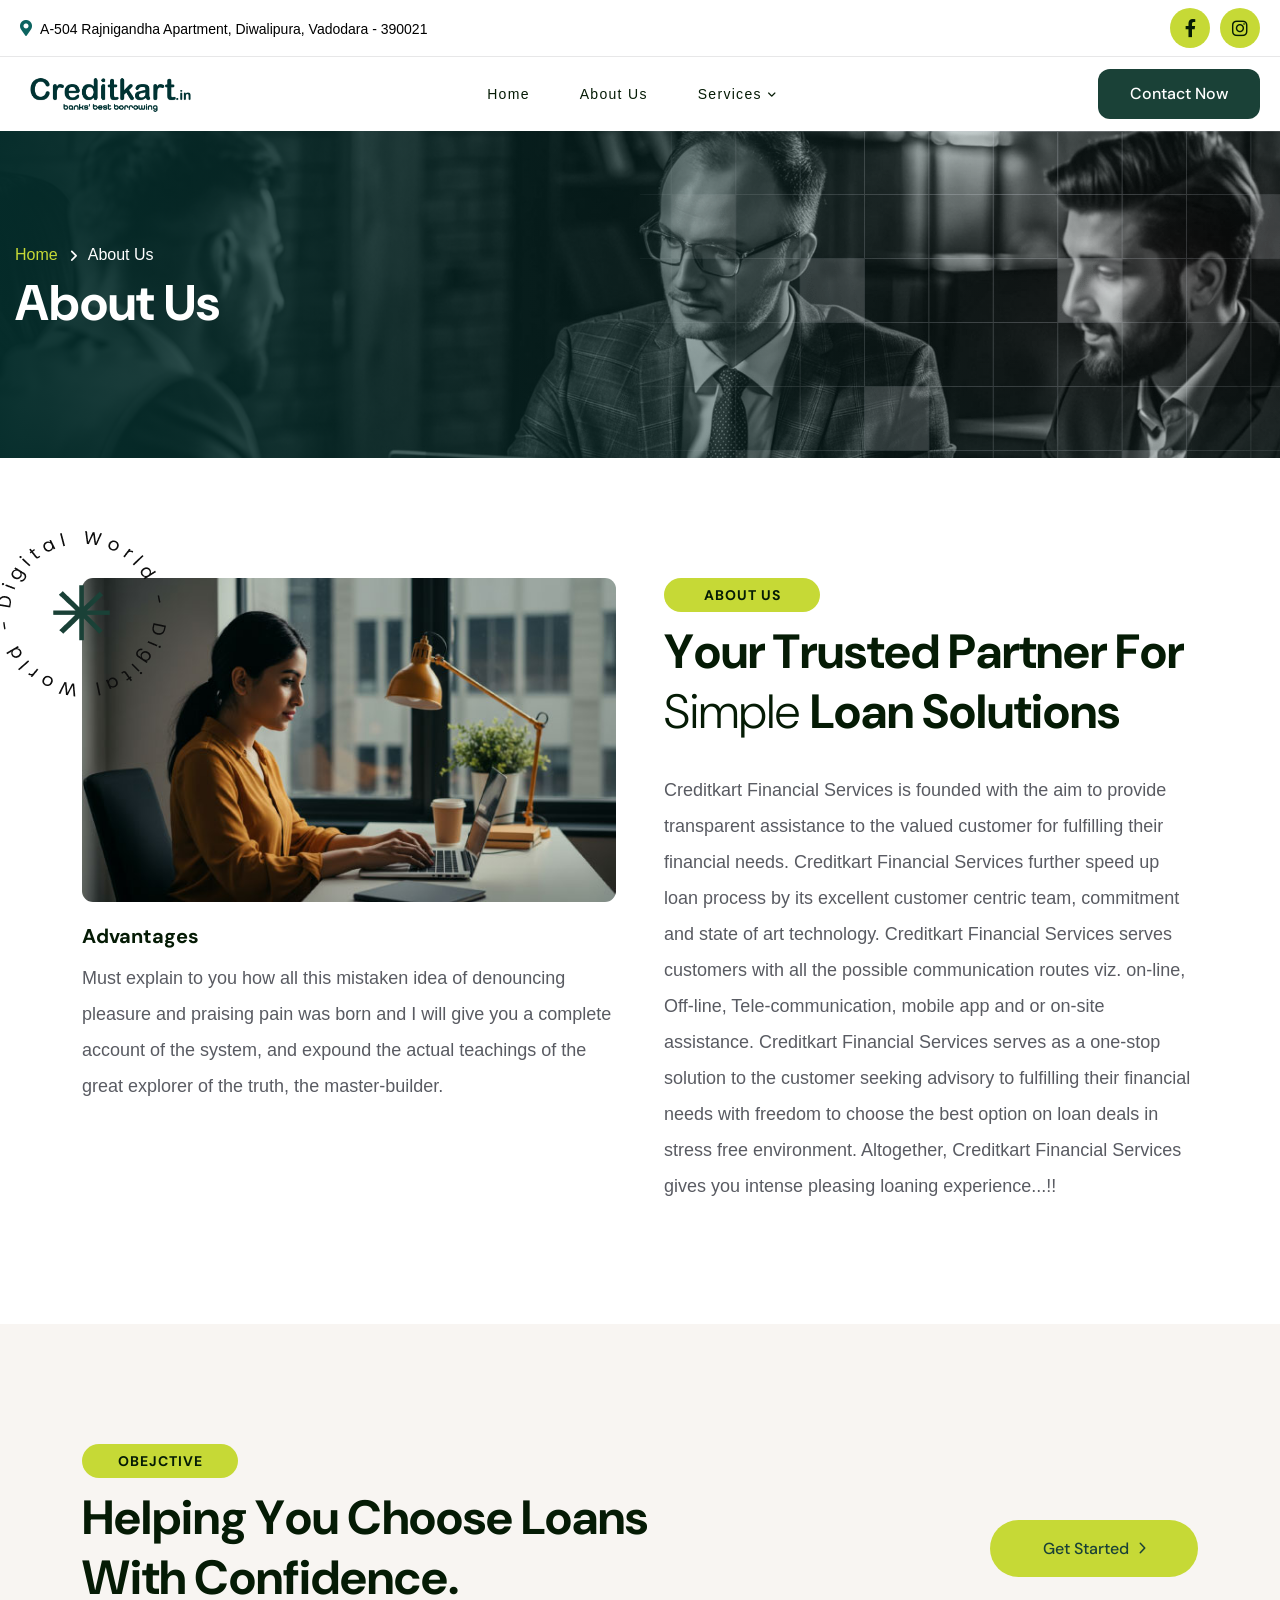
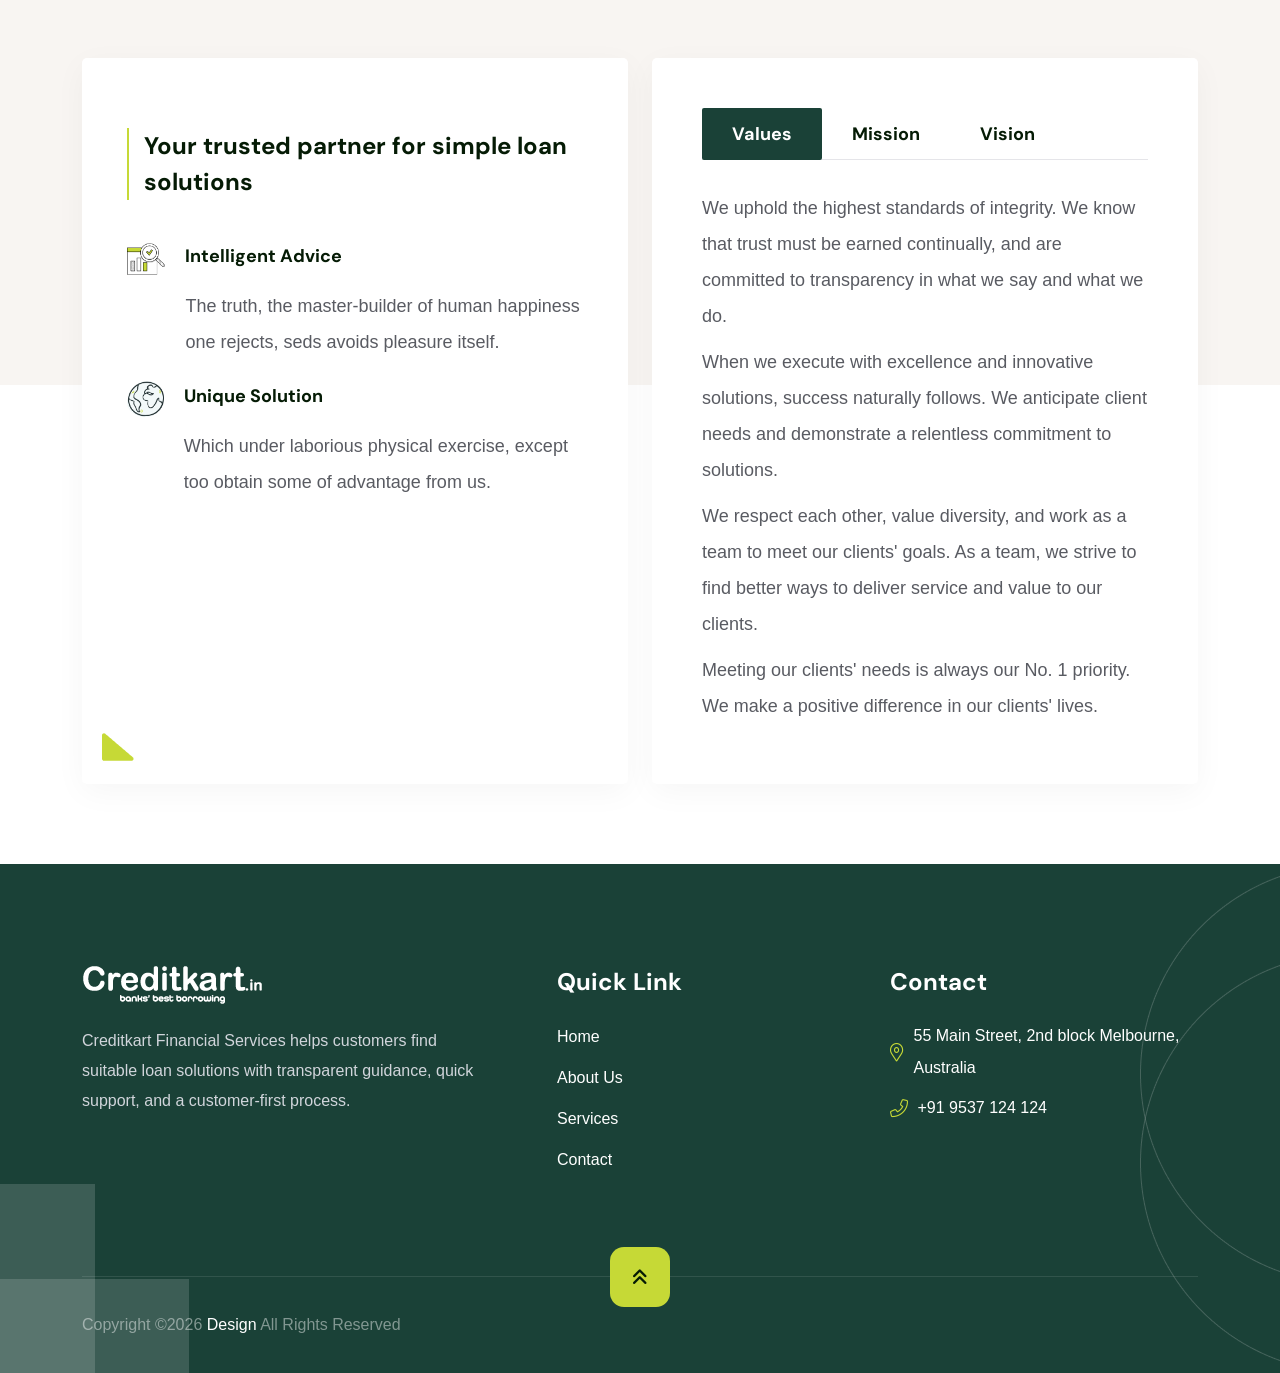
==== commit 34e1e7d6: "responsive of about us done" ====
--- a/page-about.html
+++ b/page-about.html
@@ -326,12 +326,13 @@
     </section>
     <!-- objective area end here -->
 
+
     <!-- Footer area start here -->
     <footer class="main-footer footer-style-three pt-100">
       <div class="container">
         <div class="widgets-section">
-          <div class="row g-5 g-xl-0">
-            <div class="col-lg-5 footer-column">
+          <div class="row ">
+            <div class="col-lg-5 footer-column footer-para">
               <div class="footer-widget about-widget">
                 <div class="logo">
                   <a href="index.html"><img src="images/logo-light.png" alt="Logo"></a>
@@ -342,8 +343,8 @@
               </div>
             </div>
             <div class="col-lg-7">
-              <div class="row g-4 g-xl-0">
-                <div class="col-xl-6 footer-column">
+              <div class="row ">
+                <div class="col-md-6 footer-column footer-link">
                   <div class="footer-widget links-widget">
                     <h4 class="widget-title">Quick Link</h4>
                     <div class="widget-content">
@@ -356,7 +357,7 @@
                     </div>
                   </div>
                 </div>
-                <div class="col-xl-6 footer-column">
+                <div class="col-md-6 footer-column footer-link">
                   <div class="footer-widget links-widget contact-widget">
                     <h4 class="widget-title">Contact</h4>
                     <div class="widget-content">
@@ -378,7 +379,7 @@
           </div>
         </div>
         <div class="footer-bottom">
-          <p class="copyright-text">Copyright ©2025, <a href="#0">Design</a> All Rights Reserved</p>
+          <p class="copyright-text">Copyright ©<script>document.write(new Date().getFullYear())</script>  <a href="#0">Design</a> All Rights Reserved</p>
           <button class="goTop-btn"><i class="fa-solid fa-angles-up"></i> <i class="fa-solid fa-angles-up"></i></button>
         </div>
       </div>
--- a/css/style.css
+++ b/css/style.css
@@ -12639,7 +12639,7 @@
   border-bottom: 1px solid rgba(2, 6, 38, 0.102);
 }
 .objective-section .content-column .inner-column .nav.nav-tabs .nav-item .nav-link {
-  padding: 8px 50px;
+  padding: 8px 30px;
   font-weight: 700;
   font-family: var(--title-font);
   text-transform: capitalize;
@@ -12655,13 +12655,6 @@
 @media (max-width: 575.98px) {
   .objective-section .content-column .inner-column .nav.nav-tabs .nav-item .nav-link {
     padding: 6px 20px;
-  }
-}
-@media (max-width: 575.98px) {
-  .objective-section .content-column .inner-column .nav.nav-tabs {
-    -webkit-box-pack: justify;
-        -ms-flex-pack: justify;
-            justify-content: space-between;
   }
 }
 @media (max-width: 767.98px) {
@@ -23318,6 +23311,10 @@
   .small-title{
     text-align:center;
   }
+
+  .objective-section .sec-title .flex-content{
+    flex-direction:column;
+  }
 }
 
 @media(max-width: 767px){
@@ -23326,7 +23323,7 @@
     line-height: 38px !important;
   }
 
-    .sec-title .text, .testimonial-block-two .text {
+    .sec-title .text, .testimonial-block-two .text, .objective-section .content-column .inner-column .text, .cont p {
       font-size: 16px;
       line-height: 32px;
     }
@@ -23517,11 +23514,6 @@
   .sec-title .title{
     font-size: 19px !important;
     line-height: 27px !important;
-  }
-
-  .sec-title .text {
-    font-size: 15px !important;
-    line-height: 29px !important;
   }
 
   .about-block-two .item .con {
@@ -23679,7 +23671,7 @@
     margin-bottom: 30px !important;
   }
   
-  .sec-title .text{
+  .sec-title .text, .objective-section .content-column .inner-column .text, .cont p{
     font-size: 13px !important;
     line-height: 25px !important;
     margin-top: 8px;
@@ -23754,6 +23746,47 @@
     font-size: 20px;
     line-height: 26px;
   }
+
+  .objective-block .title{
+    font-size: 18px;
+  }
+
+  .cont h5{
+    font-size:16px;
+    margin-bottom: 0;
+  }
+
+  .cont p{
+    margin-top:0;
+  }
+
+  .objective-block .outer-box .item{
+    gap:10px;
+  }
+
+  .objective-block .outer-box .item .icon{
+    width:52px;
+  }
+
+  .mb-40 {
+    margin-bottom: 20px !important;
+  }
+
+  .objective-section .content-column .inner-column .nav.nav-tabs .nav-item .nav-link{
+    padding: 0px 15px;
+    font-size:14px;
+  }
+
+  .objective-section  .tab-content.mt-30{
+    margin-top:15px !important;
+  }
+
+  .btn-one-rounded {
+    min-width: 150px;
+    padding: 12px 15px;
+    font-size: 14px;
+  }
+
 }
 @media (max-width: 420px) {
   .ckt-block-two{
